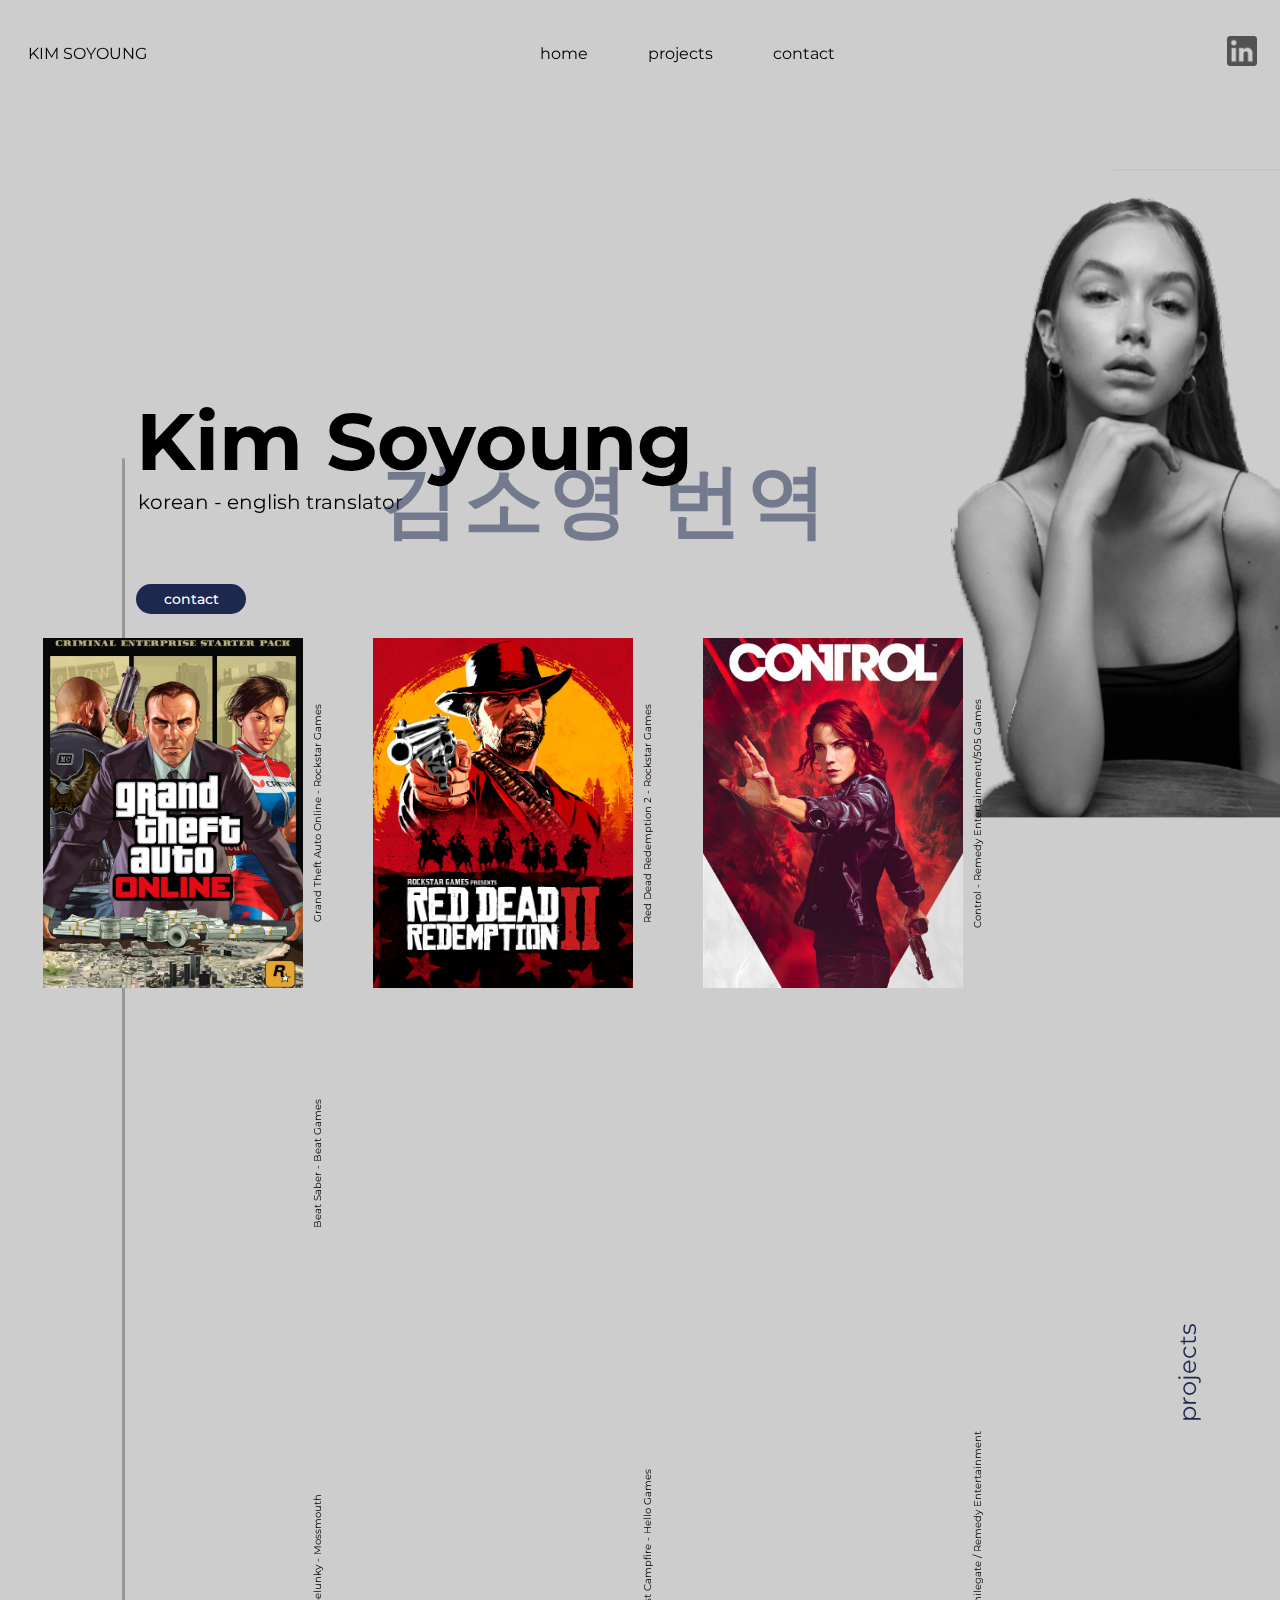
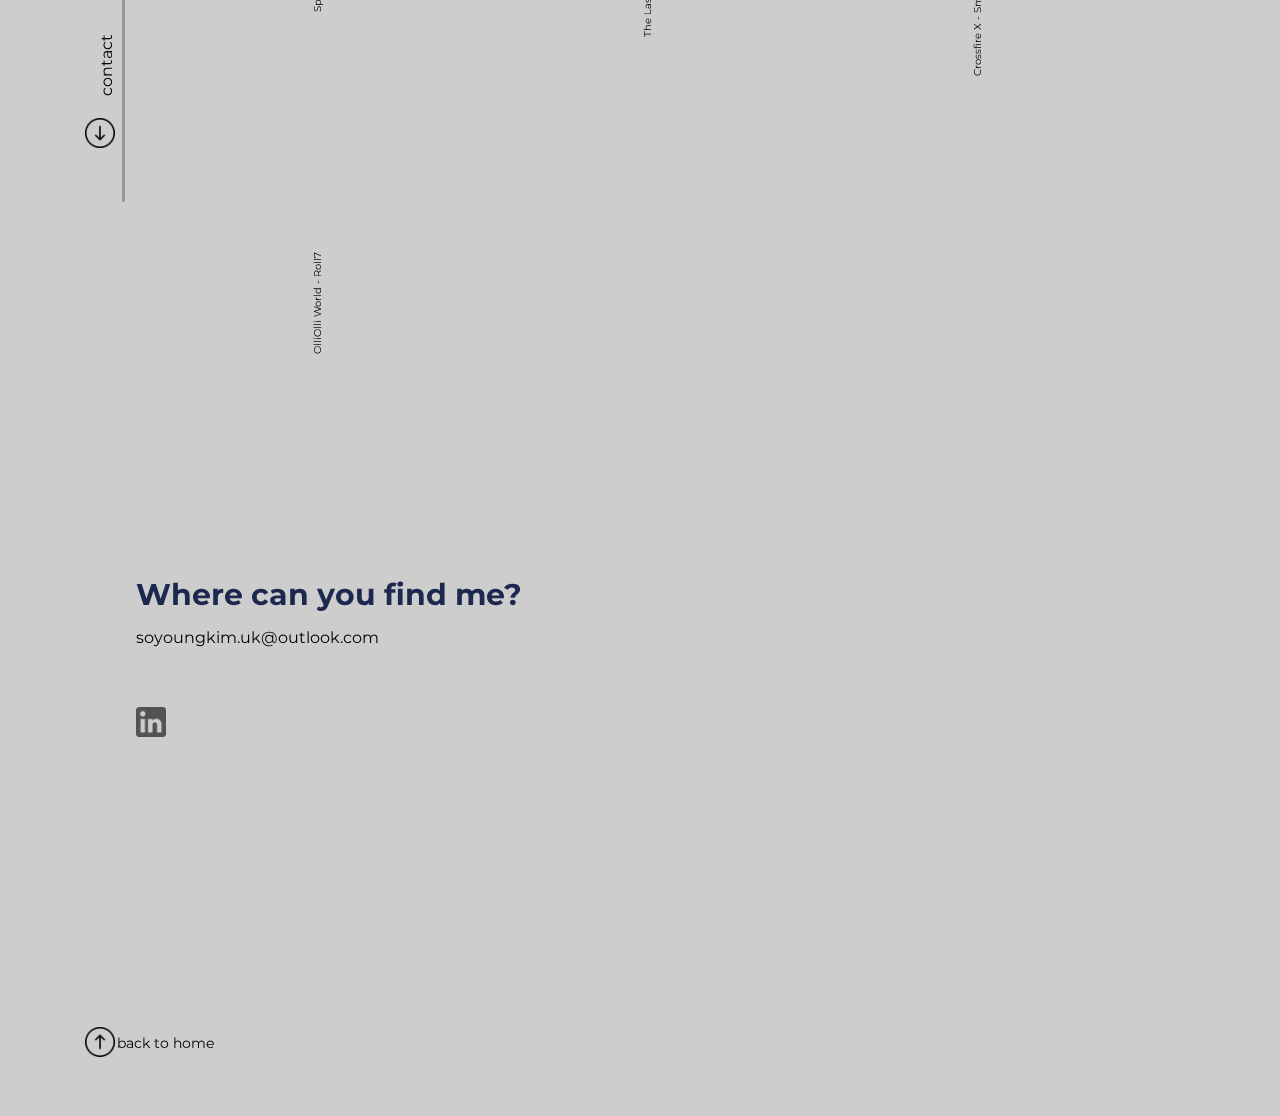
==== index.html @ 3ff81c5e "fixing mobile support" ====
<!DOCTYPE html>
<html lang="en">
<head>
    <meta charset="UTF-8">
    <meta http-equiv="X-UA-Compatible" content="IE=edge">
    <meta name="viewport" content="width=device-width, initial-scale=1.0">
    <title>Kim Soyoung Portfolio</title>
    <link rel="stylesheet" href="style.css">

    
</head>
<body>
   
<a id="main-page-link"></a><div id = "first-page">
    <div id = "header">
        <div id = "brand-logo">KIM SOYOUNG</div>
        <div id = "nav-bar">
            <div class = "nav-items"><a href="#main-page-link">home</a></div>
            <div class = "nav-items"><a href="#projects-page-link">projects</a></div>
            <div class = "nav-items"><a href="#contact-page-link">contact</a></div>
        </div>
        <div ><a href = "https://www.linkedin.com/in/koyoungk/details/projects/" target="_blank"><img id = "linkedin-top-logo" src="Soyoung Portfolio/61109.png"></a></div>
    </div>


<div class = "vl"></div>



<div id = "main-page">
        
        <div id = "name-position">
            <div id = "name">Kim Soyoung</div>
            <div id = "name-korean">김소영 번역</div>
            <div id = "position">korean - english translator</div>
        </div>

        <button id = "contact-button"><a id = "contact-button-link" href="#contact-page-link">contact</a></button>
    
    <a href="#projects-page-link"><img id="down-arrow" src="Soyoung Portfolio/right-arrow-pngrepo-com.png"></a>
    <div id = "companies-logos"></div>
    <div id = "projects-vertical2">projects</div>
    </div>
</div>

<a id="projects-page-link"></a><div id = "projects-page">
    </a>
    <div id = "projects-vertical">projects</div>


    <div id = "projects-first-row">
        <div class="projects">
            <img  class="project-cover" id = "gta" src="Soyoung Portfolio/GTA_Online_Cover_Criminal_Enterprise_Starter_Pack-1672-1920.jpg">
           <div class="project-titles">Grand Theft Auto Online - Rockstar Games</div>
        </div>

        <div class="projects">
            <img  class="project-cover" id = "rdr" src="Soyoung Portfolio/red_dead_redemption_2_cover_art_1.jpg">
            <div class="project-titles">Red Dead Redemption 2 - Rockstar Games</div>
        </div>

         <div class="projects">
            <img  class="project-cover" id = "control" src="Soyoung Portfolio/572770-control-xbox-one-front-cover.jpg">
            <div class="project-titles">Control - Remedy Entertainment/505 Games</div>
        </div>

        <div class="projects">
            <img  class="project-cover" id = "beat" src="Soyoung Portfolio/540683-beat-saber-playstation-4-front-cover.jpg">
            <div class="project-titles">Beat Saber - Beat Games</div>
        </div>

    </div>


    <div id = "projects-second-row">
        <div class="projects">
            <img  class="project-cover" id = "spelunky" src="Soyoung Portfolio/3e11463073309a7ac4602cb6f7ed6c9c.jpg">
            <div class="project-titles">Spelunky - Mossmouth</div>
        
        </div>

        <div class="projects">
            <img  class="project-cover" id = "campfire" src="Soyoung Portfolio/680698-the-last-campfire-nintendo-switch-front-cover.jpg">
            <div class="project-titles">The Last Campfire - Hello Games</div>
        </div>

         <div class="projects">
            <img  class="project-cover" id = "crossfire" src="Soyoung Portfolio//apps.52260.14213416548930006.b65bf882-f066-4019-b70d-fa393938832c (1).jpg">
            <div class="project-titles">Crossfire X - Smilegate / Remedy Entertainment</div>
        </div>

        <div class="projects">
            <img  class="project-cover" id = "olliolli" src="Soyoung Portfolio/793730-olliolli-world-nintendo-switch-front-cover.jpg">
            <div class="project-titles">OlliOlli World - Roll7</div>
        </div>

    </div>
    



    <a href="#contact-page-link"><img id="contact-arrow" src="Soyoung Portfolio/right-arrow-pngrepo-com.png"></a>
    <div id = "contact-vertical2">contact</div>
   
    
   
    



</div>

<a id="contact-page-link"></a><div id = "contact-page">

   

    <div id = "contact-info">
        <div id = "contact-title">Where can you find me?</div>
        <div id = "contact-email"><a href="mailto:soyoungkim.uk@outlook.com?subject=your title&body=TThe message">soyoungkim.uk@outlook.com</a></div>
        <div id = "contact-linkedin"><a href = "https://www.linkedin.com/in/koyoungk/details/projects/" target="_blank"><img id = "linkedin-top-logo" src="Soyoung Portfolio/61109.png"></a></div>
    </div>



    <a href="#main-page-link"><img id="home-arrow" src="Soyoung Portfolio/right-arrow-pngrepo-com.png"></a>
    <div id="home-vertical">back to home</div>
</div>
</body>
<script src="script.js"></script>
</html>
---- style.css ----
@import url('https://fonts.googleapis.com/css2?family=Montserrat:ital,wght@0,100;0,200;0,300;0,400;0,500;0,600;0,700;0,800;0,900;1,100;1,200;1,300;1,400;1,500;1,600;1,700;1,800;1,900&display=swap');



html{scroll-behavior:smooth}

body {
    background-color: #CDCDCD;
    font-family: "Montserrat";
    position: relative;
    color: black;
}

#first-page {
    display: flex;
    flex-direction: column;
}

.vl {
    border-left: 3px solid rgb(68, 68, 68);
    opacity: 40%;
    margin-top: 50vh;
    height: 105vw;
    position: absolute;
    left: 9%;
    border-radius: 15px;

}

#projects-vertical {
    position: absolute;
    right: 4%;
    top: 50%;
    transform: rotate(270deg);
    font-size: 24px;
    color: #1d284f;
}

#projects-vertical2 {
    position: absolute;
    top: 83vh;
    left: 5vw;
    transform: rotate(270deg);
}

#contact-vertical2 {
    position: absolute;
    top: 83vh;
    left: 5.2vw;
    transform: rotate(270deg);
}

#header {
    display: flex;
    justify-content:space-between;
    width: 100%;
    height: 10vh;
    position: sticky;
    top: 0;
    align-items: center;
}

#nav-bar {
    display: flex;
    align-self: center;
    width: auto;

}

.nav-items {
    margin: 30px;
    transition: 1s;
    align-self: center;
    
}

.nav-items:hover {
    text-decoration: underline;
}

#main-page {
    display: flex;
    flex-direction: column;
    width: 100vw;
    height: 90vh;
    justify-content: center;
    background-image: url("place-holder-transparent.png");
    background-repeat: no-repeat;
    background-position: 40vw;
    background-size: contain;
    
}

#name-position{
    display: flex;
    flex-direction: column;
    margin-left: 10vw;
    position: relative;
}


#projects-page{
    display: flex;
    flex-direction: column;
    position: relative;
    width: 100vw;
    height: 100vh;
}



#name{
    font-weight: bold;
    font-size: 80px;
    z-index: 2;
    animation-name: name-enter;
    animation-duration: 1.5s;
    animation-timing-function: ease-out;

}

@keyframes name-enter {
    from {
        transform: translateX(-100%);
        opacity: 0%;
    }
    to {
        transform:translateX(0);
        opacity: 100%;
        
    }
  }

#name-korean{
    font-weight: bold;
    font-size: 80px;
    margin-bottom: 5px;
    opacity: 50%;
    position: absolute;
    top: 55px;
    left: 19vw;
    letter-spacing: 5px;
    color: #1d284f;
    z-index: 1;
    animation-name: korean-enter;
    animation-duration: 1.5s;
    animation-timing-function: ease-out;
}

@keyframes korean-enter {
    from {
        transform: translateX(100%);
        opacity: 0%;
    }
    to {
        transform:translateX(0);
        opacity: 50%;
    }
  }

#position{
    font-weight: 400;
    font-size: 20px;
    margin-left: 2px;
}

#linkedin-top-logo{
    width: 30px;
    margin-right: 15px;
    opacity: 60%;
}

#linkedin-top-logo:hover {
    opacity: 40%;
}

a{
    text-decoration: none;
    color: black;
}

#contact-button{
    font-family: "Montserrat";
    font-weight: 500;
    font-size: 14px;
    background-color: #1d284f;
    color: white;
    width: 110px;
    height: 30px;
    margin-left: 10vw;
    margin-top: 70px;
    border-radius: 15px;
    border: 0px;
    transition: 300ms;
    animation-name: contact-animation;
    animation-duration: 1s;

}

@keyframes contact-animation {
    from {
        transform: translatey(-100%);
    }
    to {
        transform:translatey(0);
    }
  }


#contact-button:hover{
    background-color: grey;
    color: #1d284f;
    border: 1px solid #1d284f;
}

#contact-button-link {
    color: white;
}



#contact-page {
    display: flex;
    flex-direction: column;
    width: 100vw;
    height: 100vh;
    position:relative;
}

#brand-logo {
    margin-left: 20px;
}

#down-arrow {
    width: 30px;
    position: absolute;
    transform: rotate(90deg);
    top: 90vh;
    left: 6vw;
}

#down-arrow:hover {
    opacity: 40%;
}

#contact-arrow {
    width: 30px;
    position: absolute;
    transform: rotate(90deg);
    top: 90vh;
    left: 6vw;
}

#contact-arrow:hover {
    opacity: 40%;
}



#home-arrow {
    width: 30px;
    position: absolute;
    transform: rotate(270deg);
    left: 6vw;
    bottom: 4vw;
}

#home-arrow:hover {
    opacity: 40%;
}

#home-vertical {
    position: absolute;
    left: 8.5vw;
    bottom: 4.4vw;
    font-size: 14px;
}

.projects {
    display: flex;
    position: relative;
    margin-left: 35px;
    margin-right: 35px;
    align-items: center;
    justify-content: center;
    max-width: 280px;

  
}

.project-cover{
    width: 260px;
    height: 350px;
    object-fit: cover;
    transition: 1.5s;
    transform: translateY(100%);
    opacity: 0%;
    z-index: 2;

}

.project-cover.show {
    transform: translateY(0);
    opacity:100%;
}

.project-titles{
    display: flex;
    justify-content: center;
    position: absolute;
    transform: rotate(270deg);
    left: 113px;
    font-size: 10px;
    height: 10px;
    width: 320px;
    opacity: 100%;
    z-index: 1;

}


/*
@keyframes project-animations{
    from{
        transform: translateY(100%);
        opacity: 0%;
    }

    to{
        transform: translateY(0);
        opacity:100%;
    }

}
*/

.project-cover:hover{
    opacity: 30%;
}



#rdr {
    animation-delay: 0.5s;
}

#control {
    animation-delay: 0.7s;
}

#beat {
    animation-delay: 0.9s;
}

#spelunky {
    animation-delay: 1s;
}

#campfire {
    animation-delay: 1.2s;
}

#crossfire {
    animation-delay: 1.4s;
}

#olliolli {
    animation-delay: 1.6s;
}
#projects-page{
    display: flex;
    flex-direction: column;
    justify-content: center;
    align-items: center;
   
}

#projects-first-row{
    display: flex;
    flex-wrap: wrap;;
  
}

#projects-second-row{
    display: flex;
    flex-wrap: wrap;
    margin-top: 40px;
}



/*
@keyframes project-titles-animation {
    from{
        opacity: 0%;
    }
    to{
        opacity: 100%;
    }
}

*/





#contact-page{
    justify-content: center;
    position: relative;
}

#contact-info{
    display: flex;
    flex-direction: column;
    margin-left: 10vw;
}

#contact-title{
    font-weight: bold;
    font-size: 30px;
    margin-bottom: 15px;
    color: #1d284f;
}

#contact-email{
    display: flex;
    margin-bottom: 60px;
}


#contact-linkedin{
    display: flex;
}
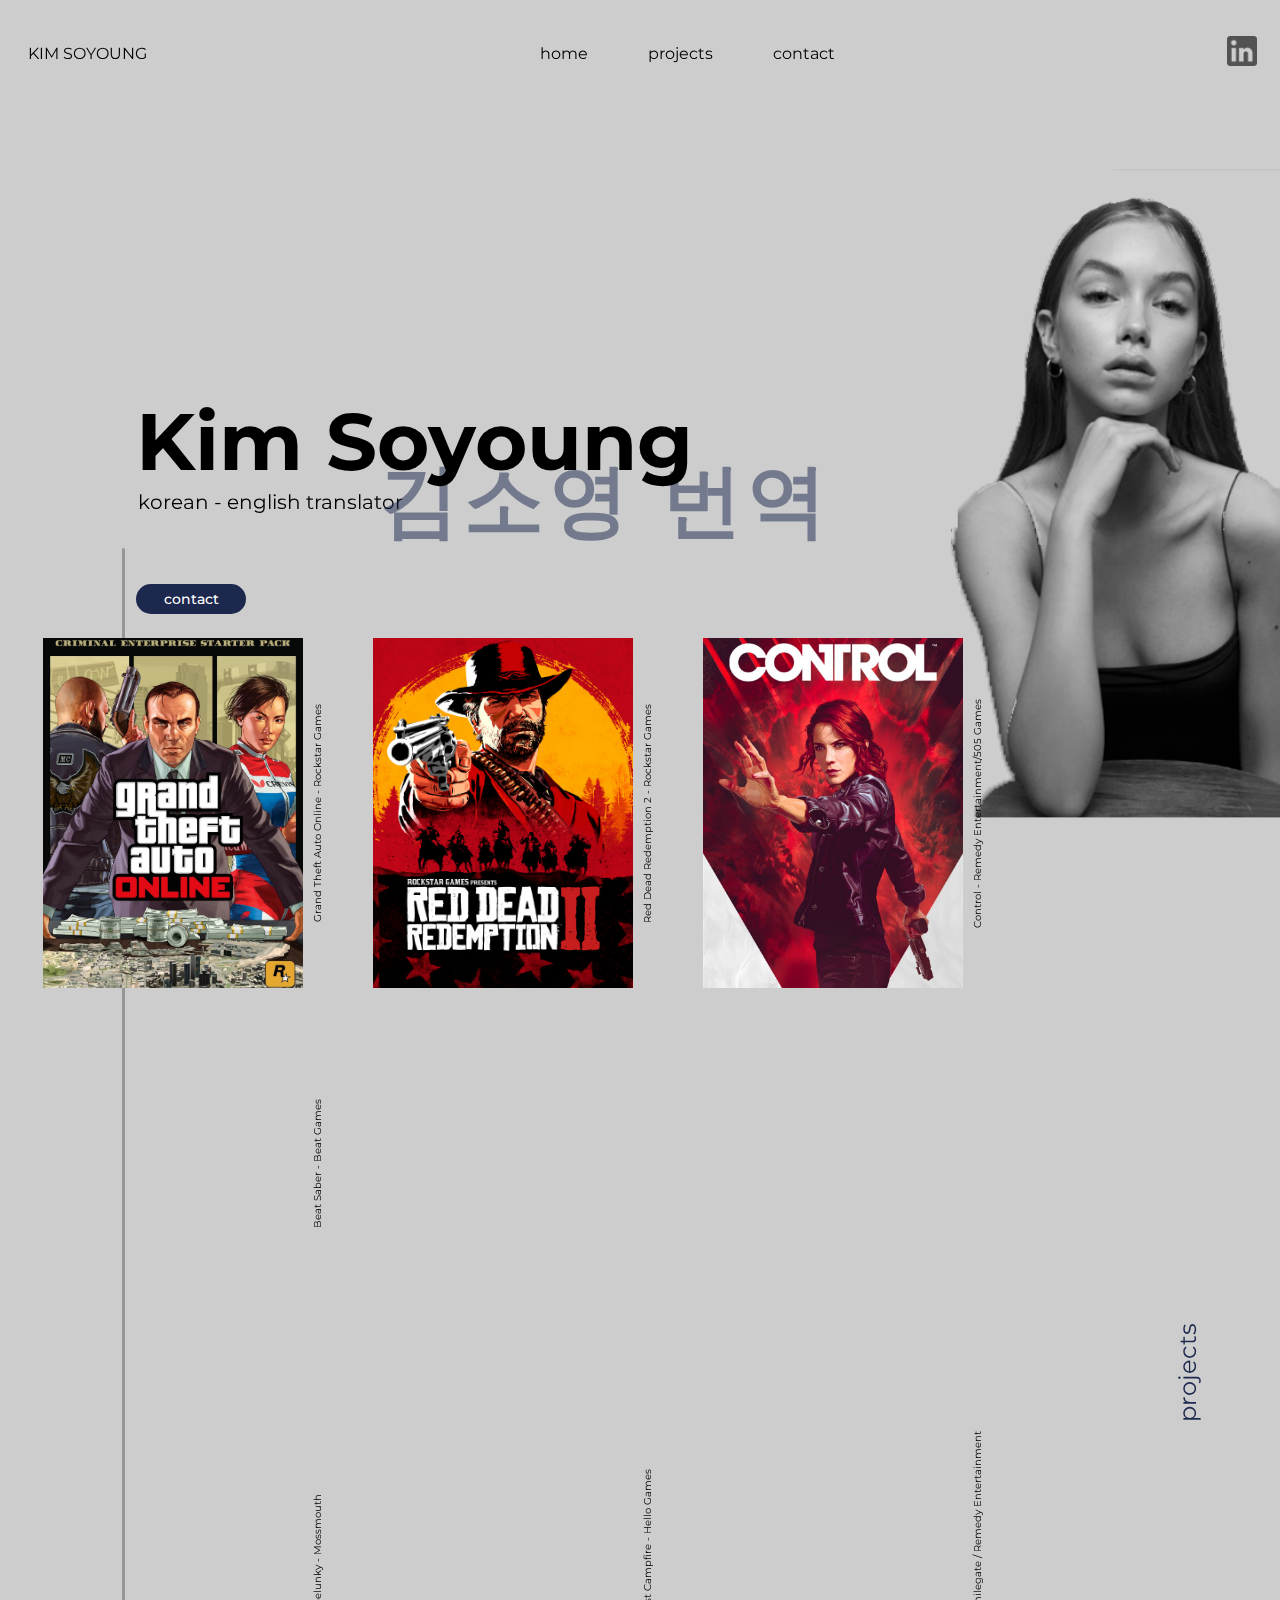
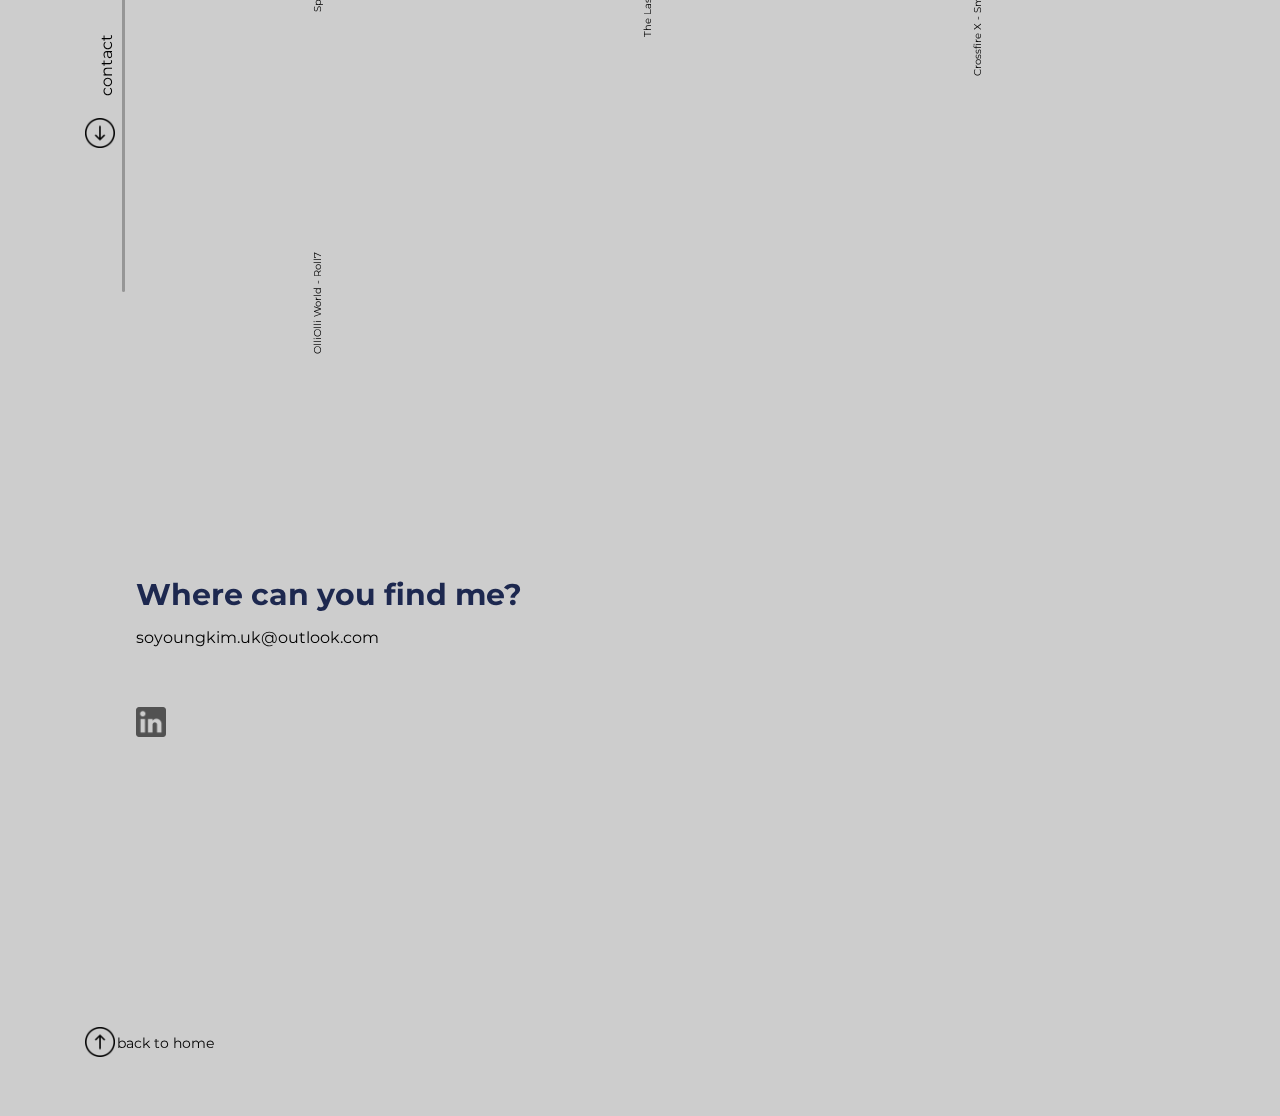
==== commit 539929e0: "worked on the website responsiveness" ====
--- a/index.html
+++ b/index.html
@@ -10,8 +10,7 @@
     
 </head>
 <body>
-   
-<a id="main-page-link"></a><div id = "first-page">
+    
     <div id = "header">
         <div id = "brand-logo">KIM SOYOUNG</div>
         <div id = "nav-bar">
@@ -21,14 +20,21 @@
         </div>
         <div ><a href = "https://www.linkedin.com/in/koyoungk/details/projects/" target="_blank"><img id = "linkedin-top-logo" src="Soyoung Portfolio/61109.png"></a></div>
     </div>
+    
 
+    
+<div id = "first-page">
+    
+    
 
+    <a id="main-page-link"></a>
 <div class = "vl"></div>
 
 
 
 <div id = "main-page">
         
+    
         <div id = "name-position">
             <div id = "name">Kim Soyoung</div>
             <div id = "name-korean">김소영 번역</div>
@@ -37,9 +43,11 @@
 
         <button id = "contact-button"><a id = "contact-button-link" href="#contact-page-link">contact</a></button>
     
-    <a href="#projects-page-link"><img id="down-arrow" src="Soyoung Portfolio/right-arrow-pngrepo-com.png"></a>
-    <div id = "companies-logos"></div>
-    <div id = "projects-vertical2">projects</div>
+        <div id = "projects-pack">  
+            <div id = "projects-vertical2">projects</div>
+            <a href="#projects-page-link"><img id="down-arrow" src="Soyoung Portfolio/right-arrow-pngrepo-com.png"></a>
+            
+        </div> 
     </div>
 </div>
 
@@ -98,9 +106,11 @@
     
 
 
-
-    <a href="#contact-page-link"><img id="contact-arrow" src="Soyoung Portfolio/right-arrow-pngrepo-com.png"></a>
-    <div id = "contact-vertical2">contact</div>
+    <div id="contact-pack">
+        <div id = "contact-vertical2">contact</div>
+        <a href="#contact-page-link"><img id="contact-arrow" src="Soyoung Portfolio/right-arrow-pngrepo-com.png"></a>
+        
+    </div>
    
     
    
@@ -110,7 +120,7 @@
 
 </div>
 
-<a id="contact-page-link"></a><div id = "contact-page">
+<div id = "contact-page">
 
    
 
@@ -121,10 +131,12 @@
     </div>
 
 
-
-    <a href="#main-page-link"><img id="home-arrow" src="Soyoung Portfolio/right-arrow-pngrepo-com.png"></a>
-    <div id="home-vertical">back to home</div>
+    <div id = "backhome-pack">
+        <a href="#main-page-link"><img id="home-arrow" src="Soyoung Portfolio/right-arrow-pngrepo-com.png"></a>
+        <div id="home-vertical">back to home</div><a id="contact-page-link"></a>
+    </div>
 </div>
 </body>
+
 <script src="script.js"></script>
 </html>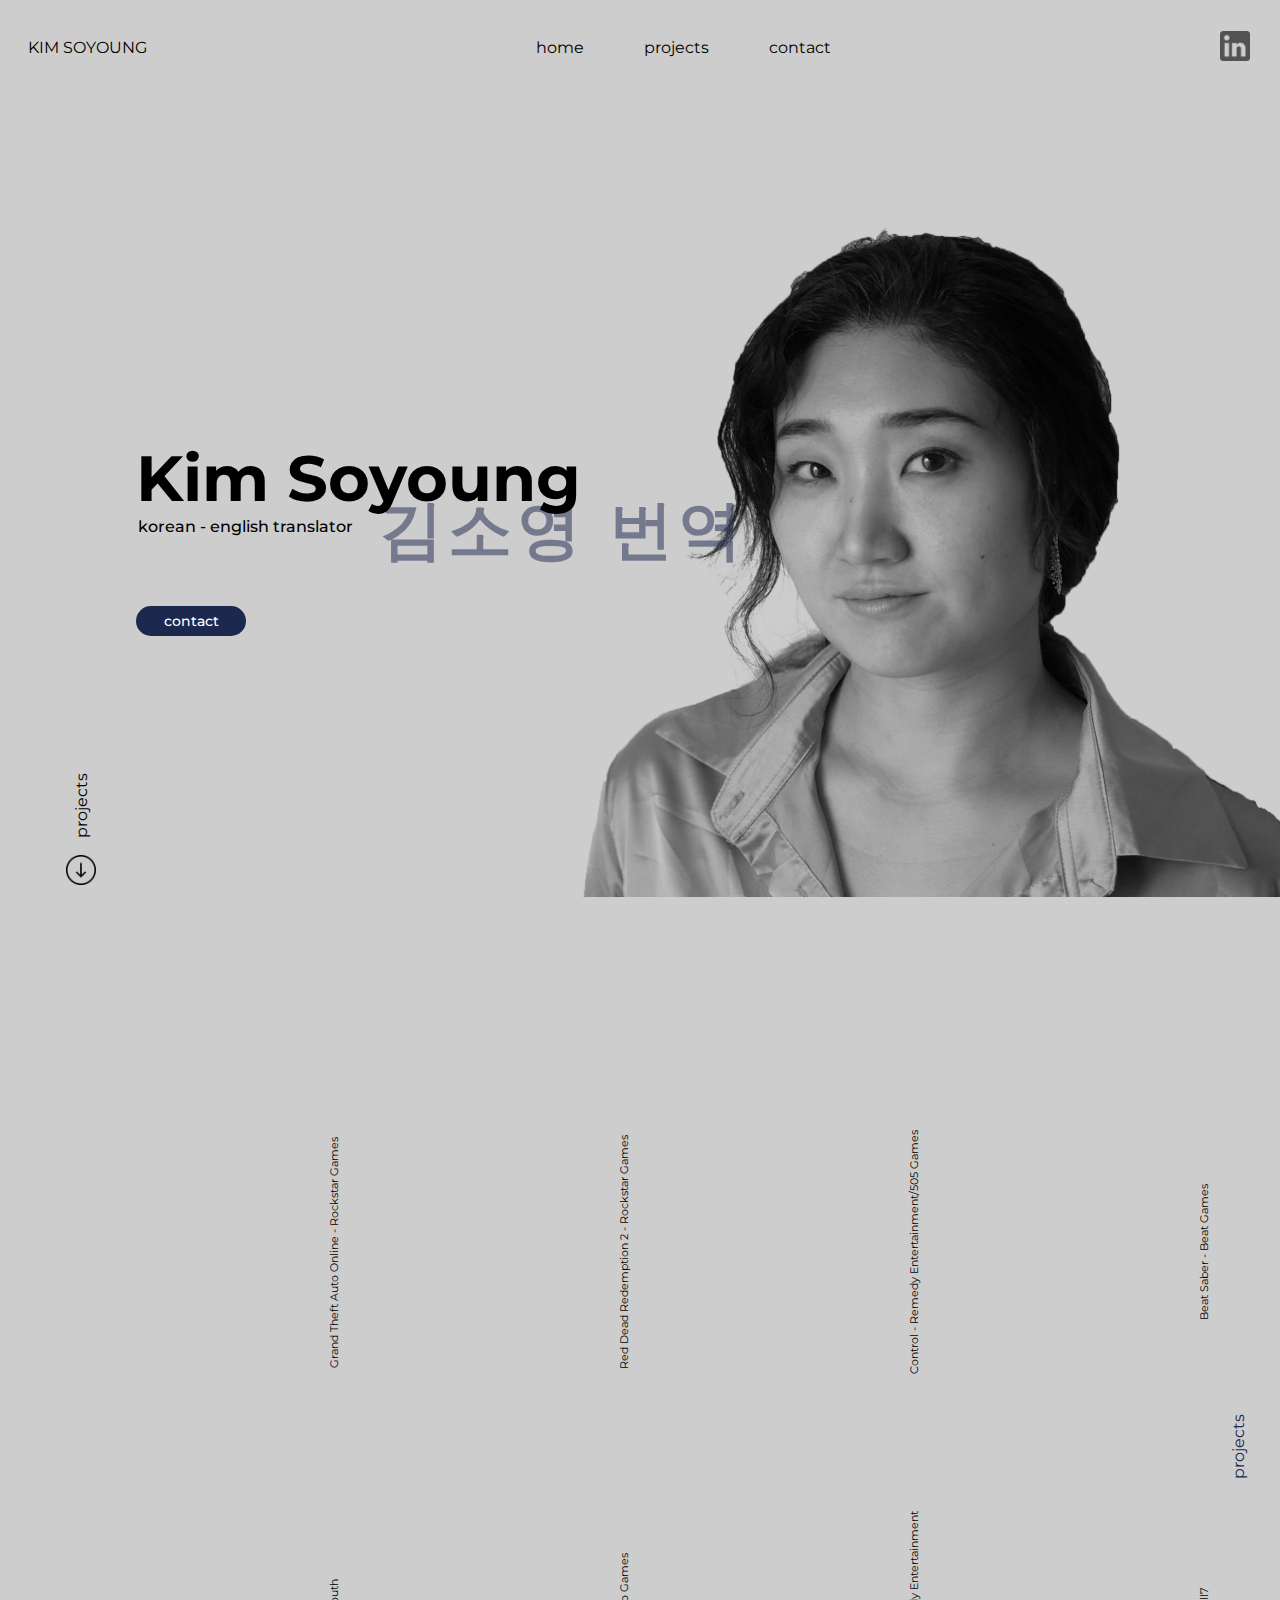
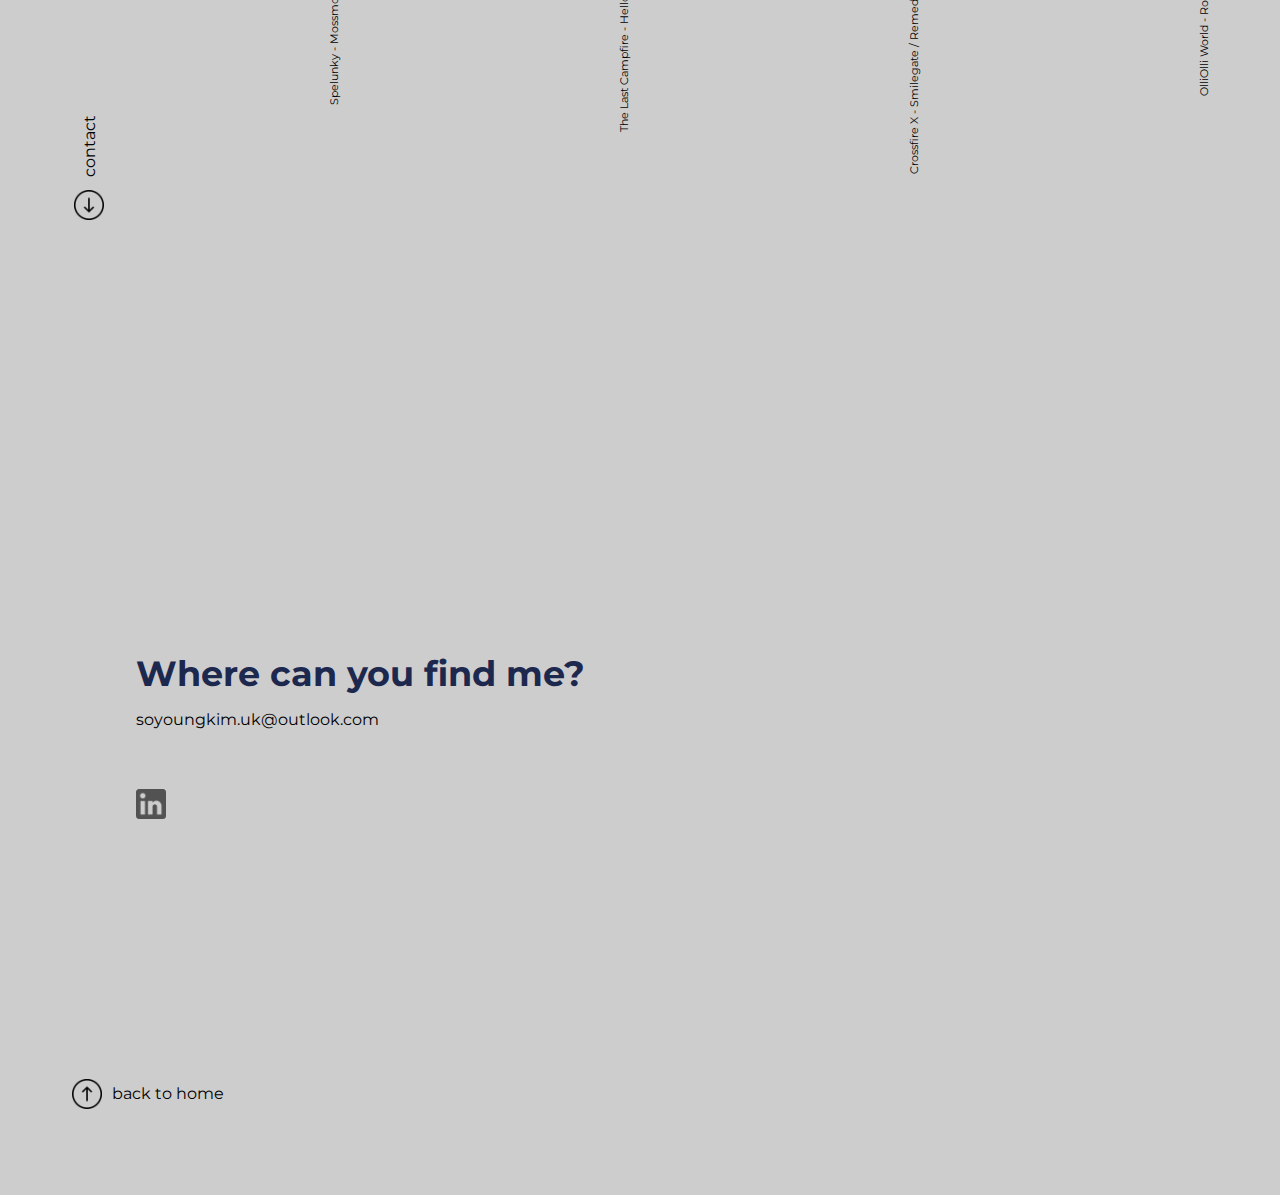
==== commit 494b5b40: "fixed an animation bug" ====
--- a/index.html
+++ b/index.html
@@ -43,11 +43,13 @@
 
         <button id = "contact-button"><a id = "contact-button-link" href="#contact-page-link">contact</a></button>
     
-        <div id = "projects-pack">  
-            <div id = "projects-vertical2">projects</div>
-            <a href="#projects-page-link"><img id="down-arrow" src="Soyoung Portfolio/right-arrow-pngrepo-com.png"></a>
-            
-        </div> 
+        <a href="#projects-page-link">
+            <div id = "projects-pack">  
+                <div id = "projects-vertical2">projects</div>
+                <img id="down-arrow" src="Soyoung Portfolio/right-arrow-pngrepo-com.png">
+                
+            </div> 
+        </a>
     </div>
 </div>
 
@@ -106,11 +108,11 @@
     
 
 
-    <div id="contact-pack">
+    <a href="#contact-page-link"><div id="contact-pack">
         <div id = "contact-vertical2">contact</div>
-        <a href="#contact-page-link"><img id="contact-arrow" src="Soyoung Portfolio/right-arrow-pngrepo-com.png"></a>
+        <img id="contact-arrow" src="Soyoung Portfolio/right-arrow-pngrepo-com.png">
         
-    </div>
+    </div></a>
    
     
    
@@ -131,10 +133,15 @@
     </div>
 
 
+<a href="#main-page-link">
     <div id = "backhome-pack">
-        <a href="#main-page-link"><img id="home-arrow" src="Soyoung Portfolio/right-arrow-pngrepo-com.png"></a>
-        <div id="home-vertical">back to home</div><a id="contact-page-link"></a>
+        <img id="home-arrow" src="Soyoung Portfolio/right-arrow-pngrepo-com.png">
+        <div id="home-vertical">back to home</div>
     </div>
+</a>
+
+<a id="contact-page-link"></a>
+
 </div>
 </body>
 
--- a/style.css
+++ b/style.css
@@ -2,69 +2,101 @@
 @import url('https://fonts.googleapis.com/css2?family=Montserrat:ital,wght@0,100;0,200;0,300;0,400;0,500;0,600;0,700;0,800;0,900;1,100;1,200;1,300;1,400;1,500;1,600;1,700;1,800;1,900&display=swap');
 
 
-
-html{scroll-behavior:smooth}
+html, body {
+    max-width: 100%;
+}
+
+html{
+    scroll-behavior:smooth;
+
+}
 
 body {
     background-color: #CDCDCD;
     font-family: "Montserrat";
-    position: relative;
     color: black;
+   
 }
 
 #first-page {
     display: flex;
     flex-direction: column;
+    
 }
 
 .vl {
     border-left: 3px solid rgb(68, 68, 68);
-    opacity: 40%;
+    opacity: 0%;
     margin-top: 50vh;
-    height: 105vw;
-    position: absolute;
-    left: 9%;
+    height: 200vh;
+    position: absolute;
+    left: 9vw;
     border-radius: 15px;
 
 }
 
+#brand-logo {
+    color: black;
+}
+
 #projects-vertical {
     position: absolute;
-    right: 4%;
+    right: 0.1vw;
     top: 50%;
     transform: rotate(270deg);
-    font-size: 24px;
+    font-size: 1rem;
     color: #1d284f;
 }
 
+
+
+#projects-pack {
+    display: flex;
+    position: absolute;
+    bottom: 0.4vh;
+    left: 4vw;
+    width: 60px;
+    height: 100px;
+    flex-direction: column;
+    align-items: center;
+    
+}
+
+#down-arrow {
+    width: 30px;
+    transform: rotate(90deg);
+
+}
+
 #projects-vertical2 {
-    position: absolute;
-    top: 83vh;
-    left: 5vw;
+    font-size: 1em;
+    margin-bottom: 40px;
     transform: rotate(270deg);
 }
 
-#contact-vertical2 {
-    position: absolute;
-    top: 83vh;
-    left: 5.2vw;
-    transform: rotate(270deg);
-}
 
 #header {
     display: flex;
     justify-content:space-between;
-    width: 100%;
-    height: 10vh;
+    width: 100vw;
+    height: auto;
     position: sticky;
     top: 0;
     align-items: center;
+    background-color: #CDCDCD;
+    z-index: 5;
+    flex-wrap: wrap;
+
 }
 
 #nav-bar {
     display: flex;
     align-self: center;
     width: auto;
+    font-size: 1em;
+    flex-wrap: wrap;
+   
+    
 
 }
 
@@ -82,14 +114,16 @@
 #main-page {
     display: flex;
     flex-direction: column;
+    height: 100vh;
+    justify-content: center;
+    background-image: url("profile-photo-soyoung-ps\ sin\ fondo\ \(1\).png");
+    background-repeat: no-repeat;
+    background-size: contain;
+    background-position: right;
     width: 100vw;
-    height: 90vh;
-    justify-content: center;
-    background-image: url("place-holder-transparent.png");
-    background-repeat: no-repeat;
-    background-position: 40vw;
-    background-size: contain;
-    
+   
+
+   
 }
 
 #name-position{
@@ -104,15 +138,16 @@
     display: flex;
     flex-direction: column;
     position: relative;
-    width: 100vw;
-    height: 100vh;
+    min-height: 100vh;
+   
+ 
 }
 
 
 
 #name{
     font-weight: bold;
-    font-size: 80px;
+    font-size: 5vw;
     z-index: 2;
     animation-name: name-enter;
     animation-duration: 1.5s;
@@ -134,11 +169,11 @@
 
 #name-korean{
     font-weight: bold;
-    font-size: 80px;
+    font-size: 5vw;
     margin-bottom: 5px;
     opacity: 50%;
     position: absolute;
-    top: 55px;
+    top: 50%;
     left: 19vw;
     letter-spacing: 5px;
     color: #1d284f;
@@ -160,14 +195,15 @@
   }
 
 #position{
-    font-weight: 400;
-    font-size: 20px;
+    font-weight: 500;
+    font-size: 1rem;
     margin-left: 2px;
+    max-width: 20vw;
 }
 
 #linkedin-top-logo{
     width: 30px;
-    margin-right: 15px;
+    margin-right: 3vw;
     opacity: 60%;
 }
 
@@ -230,26 +266,36 @@
 
 #brand-logo {
     margin-left: 20px;
-}
-
-#down-arrow {
-    width: 30px;
-    position: absolute;
-    transform: rotate(90deg);
-    top: 90vh;
-    left: 6vw;
-}
+    font-size: 1em;
+}
+
+
 
 #down-arrow:hover {
     opacity: 40%;
 }
 
+
+#contact-pack {
+    position: absolute;
+    width: 60px;
+    height: 100px;
+    bottom: 4vw; 
+    left: 4vw;
+    flex-direction: column;
+    align-items: center;
+    display: flex;
+}
+#contact-vertical2 {
+    transform: rotate(270deg);
+}
+
+
 #contact-arrow {
+    margin-top: 35px;
+
     width: 30px;
-    position: absolute;
     transform: rotate(90deg);
-    top: 90vh;
-    left: 6vw;
 }
 
 #contact-arrow:hover {
@@ -257,13 +303,25 @@
 }
 
 
+#backhome-pack {
+   
+    position: absolute;
+    left: 5vw;
+    bottom: 2vw;
+    width: 50vw;
+    height: 15vh;
+    display: flex;
+    align-items: center;
+  
+}
 
 #home-arrow {
     width: 30px;
-    position: absolute;
     transform: rotate(270deg);
-    left: 6vw;
-    bottom: 4vw;
+    margin-right: 10px;
+  
+   
+ 
 }
 
 #home-arrow:hover {
@@ -271,10 +329,8 @@
 }
 
 #home-vertical {
-    position: absolute;
-    left: 8.5vw;
-    bottom: 4.4vw;
-    font-size: 14px;
+    font-size: 1em;
+   
 }
 
 .projects {
@@ -285,18 +341,26 @@
     align-items: center;
     justify-content: center;
     max-width: 280px;
-
+    flex-wrap: wrap;;
+    max-width: 100%;
+    margin-top: 20px;
+
+    
   
+
+  
 }
 
 .project-cover{
-    width: 260px;
-    height: 350px;
+    width: 220px;
+    height: 330px;
     object-fit: cover;
     transition: 1.5s;
     transform: translateY(100%);
     opacity: 0%;
     z-index: 2;
+    max-width: 100%;
+
 
 }
 
@@ -310,8 +374,8 @@
     justify-content: center;
     position: absolute;
     transform: rotate(270deg);
-    left: 113px;
-    font-size: 10px;
+    left: 77px;
+    font-size: 0.7em;
     height: 10px;
     width: 320px;
     opacity: 100%;
@@ -340,45 +404,21 @@
 }
 
 
-
-#rdr {
-    animation-delay: 0.5s;
-}
-
-#control {
-    animation-delay: 0.7s;
-}
-
-#beat {
-    animation-delay: 0.9s;
-}
-
-#spelunky {
-    animation-delay: 1s;
-}
-
-#campfire {
-    animation-delay: 1.2s;
-}
-
-#crossfire {
-    animation-delay: 1.4s;
-}
-
-#olliolli {
-    animation-delay: 1.6s;
-}
 #projects-page{
     display: flex;
     flex-direction: column;
     justify-content: center;
     align-items: center;
+    min-height: 100vh;
    
 }
 
 #projects-first-row{
     display: flex;
-    flex-wrap: wrap;;
+    flex-wrap: wrap;
+    justify-content: center;
+    align-items: center;
+    
   
 }
 
@@ -386,6 +426,8 @@
     display: flex;
     flex-wrap: wrap;
     margin-top: 40px;
+    justify-content: center;
+    align-items: center;
 }
 
 
@@ -419,14 +461,16 @@
 
 #contact-title{
     font-weight: bold;
-    font-size: 30px;
+    font-size: 2.2em;
     margin-bottom: 15px;
     color: #1d284f;
+    width: auto;
 }
 
 #contact-email{
     display: flex;
     margin-bottom: 60px;
+    font-size: 1em;
 }
 
 
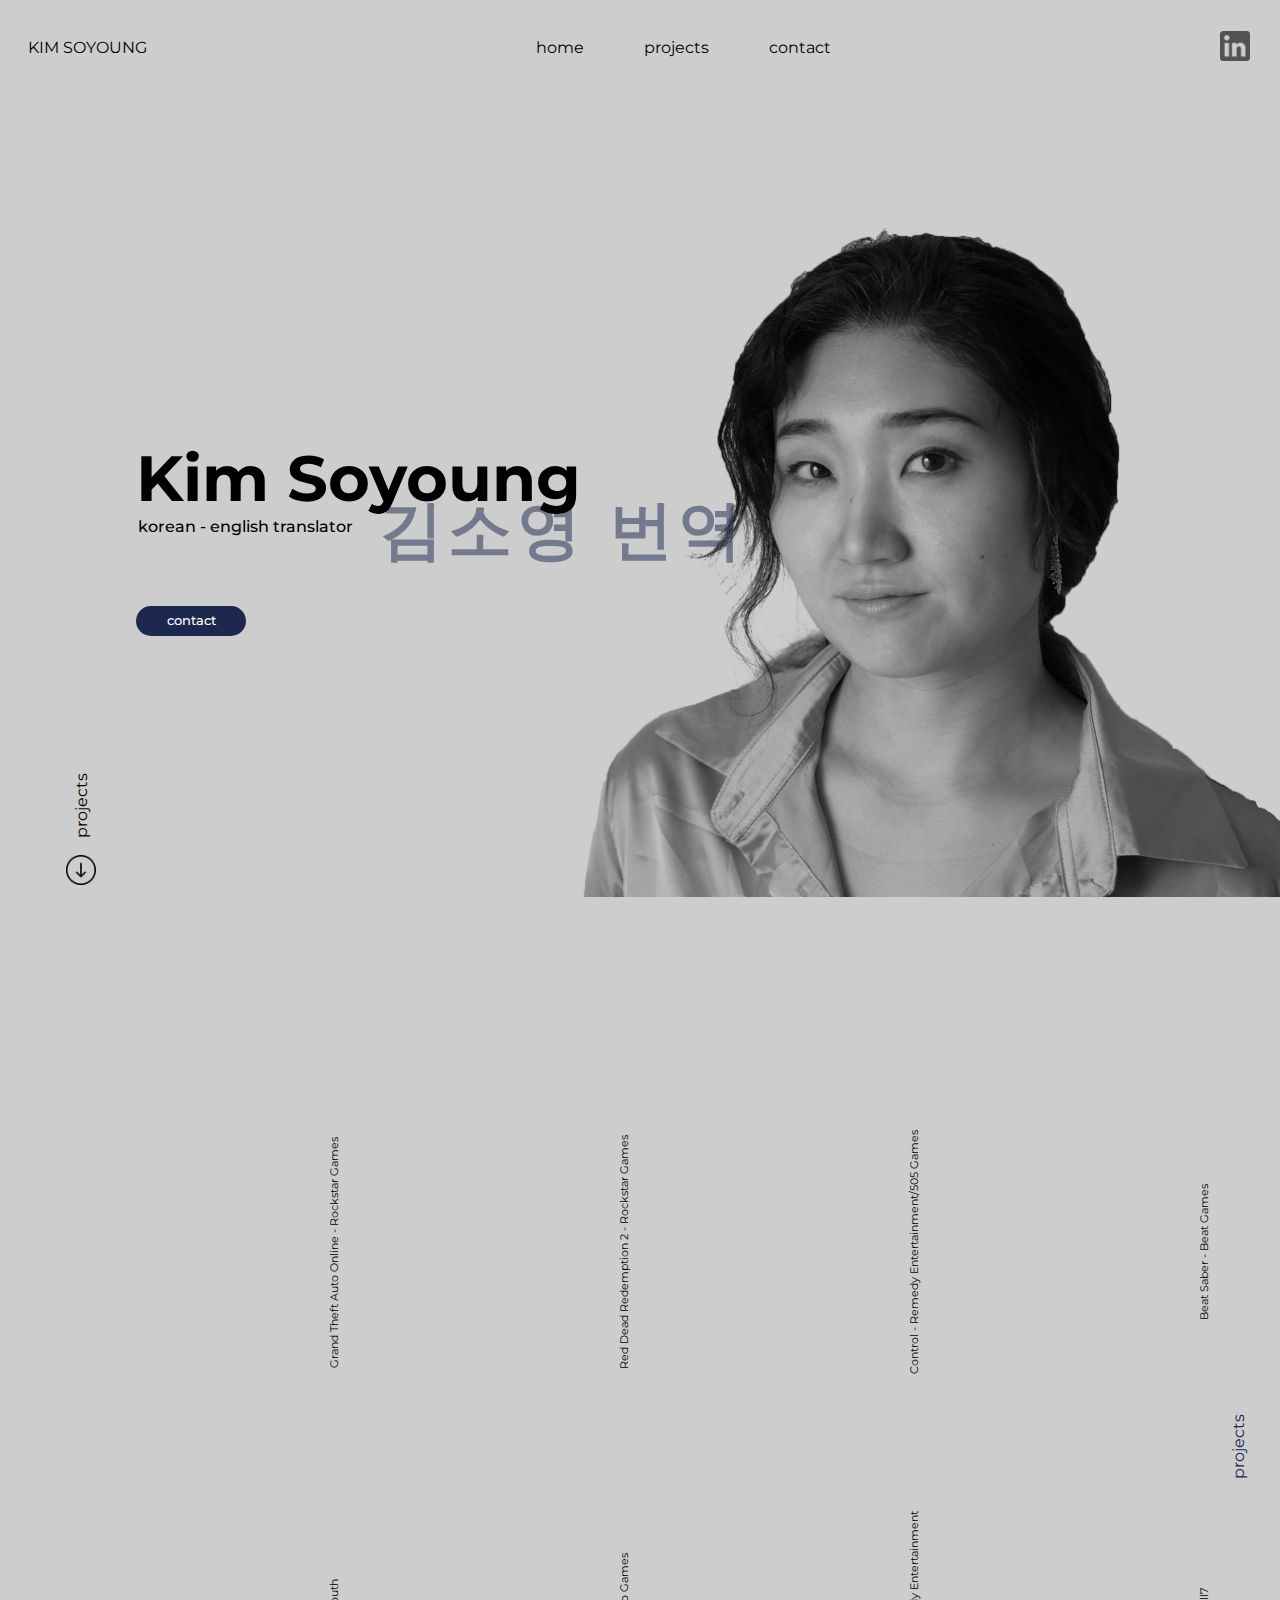
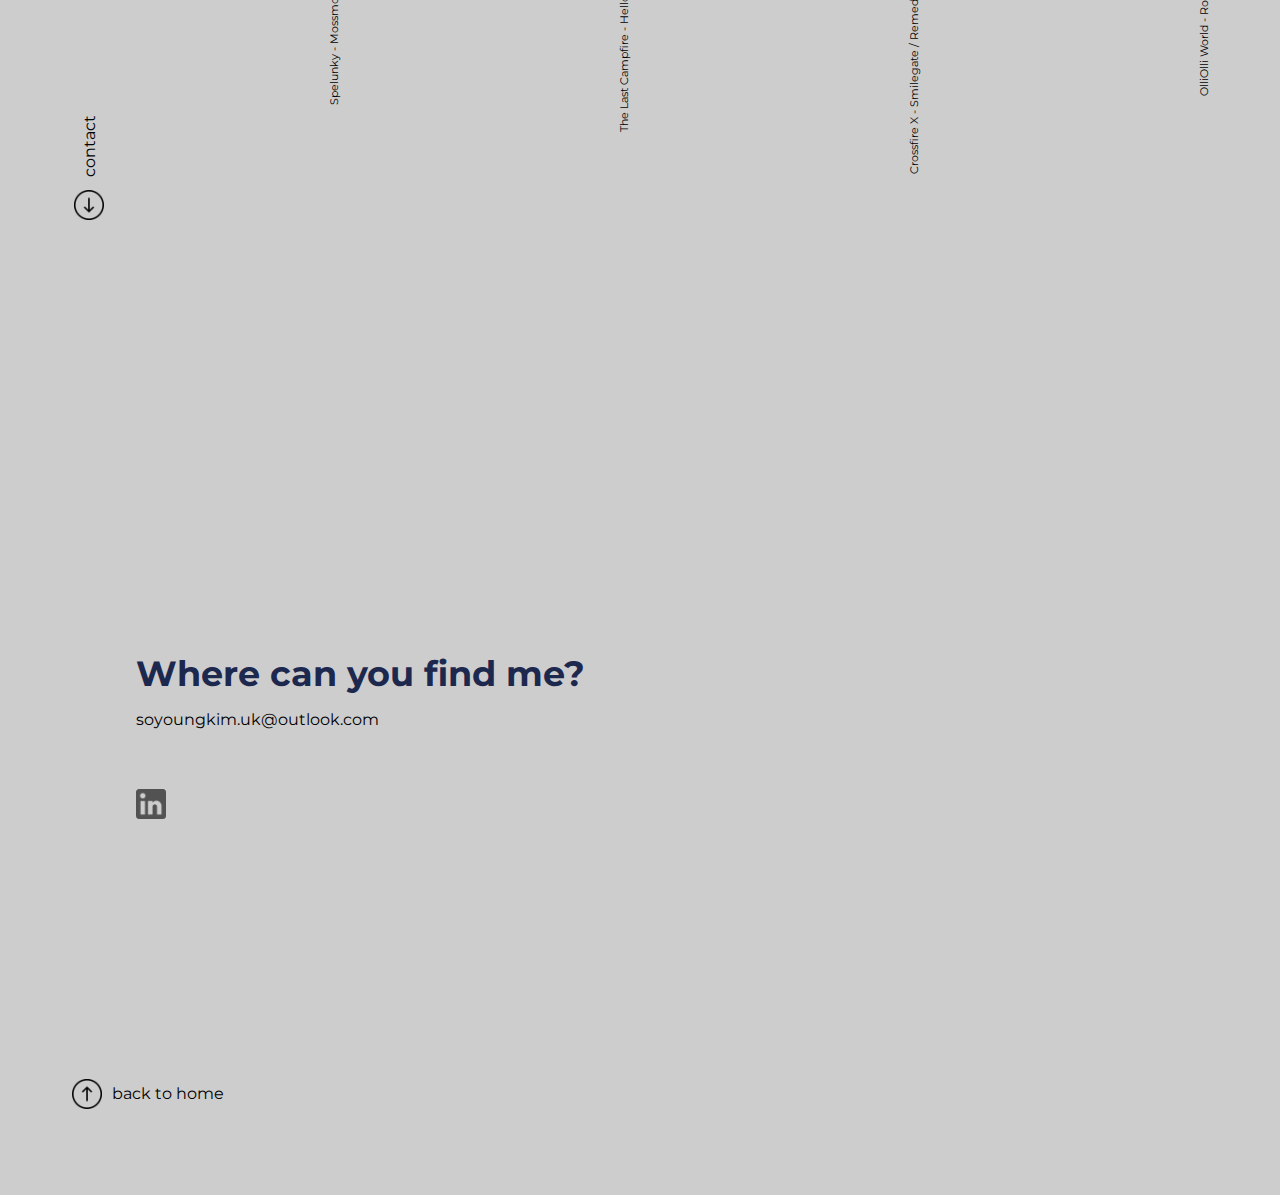
==== commit fb6d21cf: "Projects got info over hovering them" ====
--- a/index.html
+++ b/index.html
@@ -61,20 +61,24 @@
     <div id = "projects-first-row">
         <div class="projects">
             <img  class="project-cover" id = "gta" src="Soyoung Portfolio/GTA_Online_Cover_Criminal_Enterprise_Starter_Pack-1672-1920.jpg">
+            <div class="project-info">project info</div>
            <div class="project-titles">Grand Theft Auto Online - Rockstar Games</div>
         </div>
 
         <div class="projects">
+            <div class="project-info">project info</div>
             <img  class="project-cover" id = "rdr" src="Soyoung Portfolio/red_dead_redemption_2_cover_art_1.jpg">
             <div class="project-titles">Red Dead Redemption 2 - Rockstar Games</div>
         </div>
 
          <div class="projects">
+            <div class="project-info">project info</div>
             <img  class="project-cover" id = "control" src="Soyoung Portfolio/572770-control-xbox-one-front-cover.jpg">
             <div class="project-titles">Control - Remedy Entertainment/505 Games</div>
         </div>
 
         <div class="projects">
+            <div class="project-info">project info</div>
             <img  class="project-cover" id = "beat" src="Soyoung Portfolio/540683-beat-saber-playstation-4-front-cover.jpg">
             <div class="project-titles">Beat Saber - Beat Games</div>
         </div>
@@ -84,22 +88,26 @@
 
     <div id = "projects-second-row">
         <div class="projects">
+            <div class="project-info">project info</div>
             <img  class="project-cover" id = "spelunky" src="Soyoung Portfolio/3e11463073309a7ac4602cb6f7ed6c9c.jpg">
             <div class="project-titles">Spelunky - Mossmouth</div>
         
         </div>
 
         <div class="projects">
+            <div class="project-info">project info</div>
             <img  class="project-cover" id = "campfire" src="Soyoung Portfolio/680698-the-last-campfire-nintendo-switch-front-cover.jpg">
             <div class="project-titles">The Last Campfire - Hello Games</div>
         </div>
 
          <div class="projects">
+            <div class="project-info">project info</div>
             <img  class="project-cover" id = "crossfire" src="Soyoung Portfolio//apps.52260.14213416548930006.b65bf882-f066-4019-b70d-fa393938832c (1).jpg">
             <div class="project-titles">Crossfire X - Smilegate / Remedy Entertainment</div>
         </div>
 
         <div class="projects">
+            <div class="project-info">project info</div>
             <img  class="project-cover" id = "olliolli" src="Soyoung Portfolio/793730-olliolli-world-nintendo-switch-front-cover.jpg">
             <div class="project-titles">OlliOlli World - Roll7</div>
         </div>
--- a/style.css
+++ b/style.css
@@ -95,6 +95,7 @@
     width: auto;
     font-size: 1em;
     flex-wrap: wrap;
+
    
     
 
@@ -219,7 +220,7 @@
 #contact-button{
     font-family: "Montserrat";
     font-weight: 500;
-    font-size: 14px;
+    font-size: 0.8rem;
     background-color: #1d284f;
     color: white;
     width: 110px;
@@ -344,29 +345,50 @@
     flex-wrap: wrap;;
     max-width: 100%;
     margin-top: 20px;
-
-    
   
-
-  
+}
+
+.projects:hover .project-info{
+    opacity:100%
 }
 
 .project-cover{
     width: 220px;
     height: 330px;
     object-fit: cover;
-    transition: 1.5s;
+    transition: 1s;
     transform: translateY(100%);
     opacity: 0%;
     z-index: 2;
     max-width: 100%;
 
-
 }
 
 .project-cover.show {
     transform: translateY(0);
     opacity:100%;
+}
+
+.project-cover:hover{
+    opacity: 10%;
+
+}
+
+.project-info {
+    position: absolute;
+    z-index: 1;
+    opacity: 0;
+    height: 330px;
+    width: 220px;
+    display: flex;
+    justify-content: center;
+    align-items: center;
+    transition: 1s;
+    font-weight: bold;
+}
+
+.project-info:hover {
+    opacity: 100%;
 }
 
 .project-titles{
@@ -399,9 +421,7 @@
 }
 */
 
-.project-cover:hover{
-    opacity: 30%;
-}
+
 
 
 #projects-page{
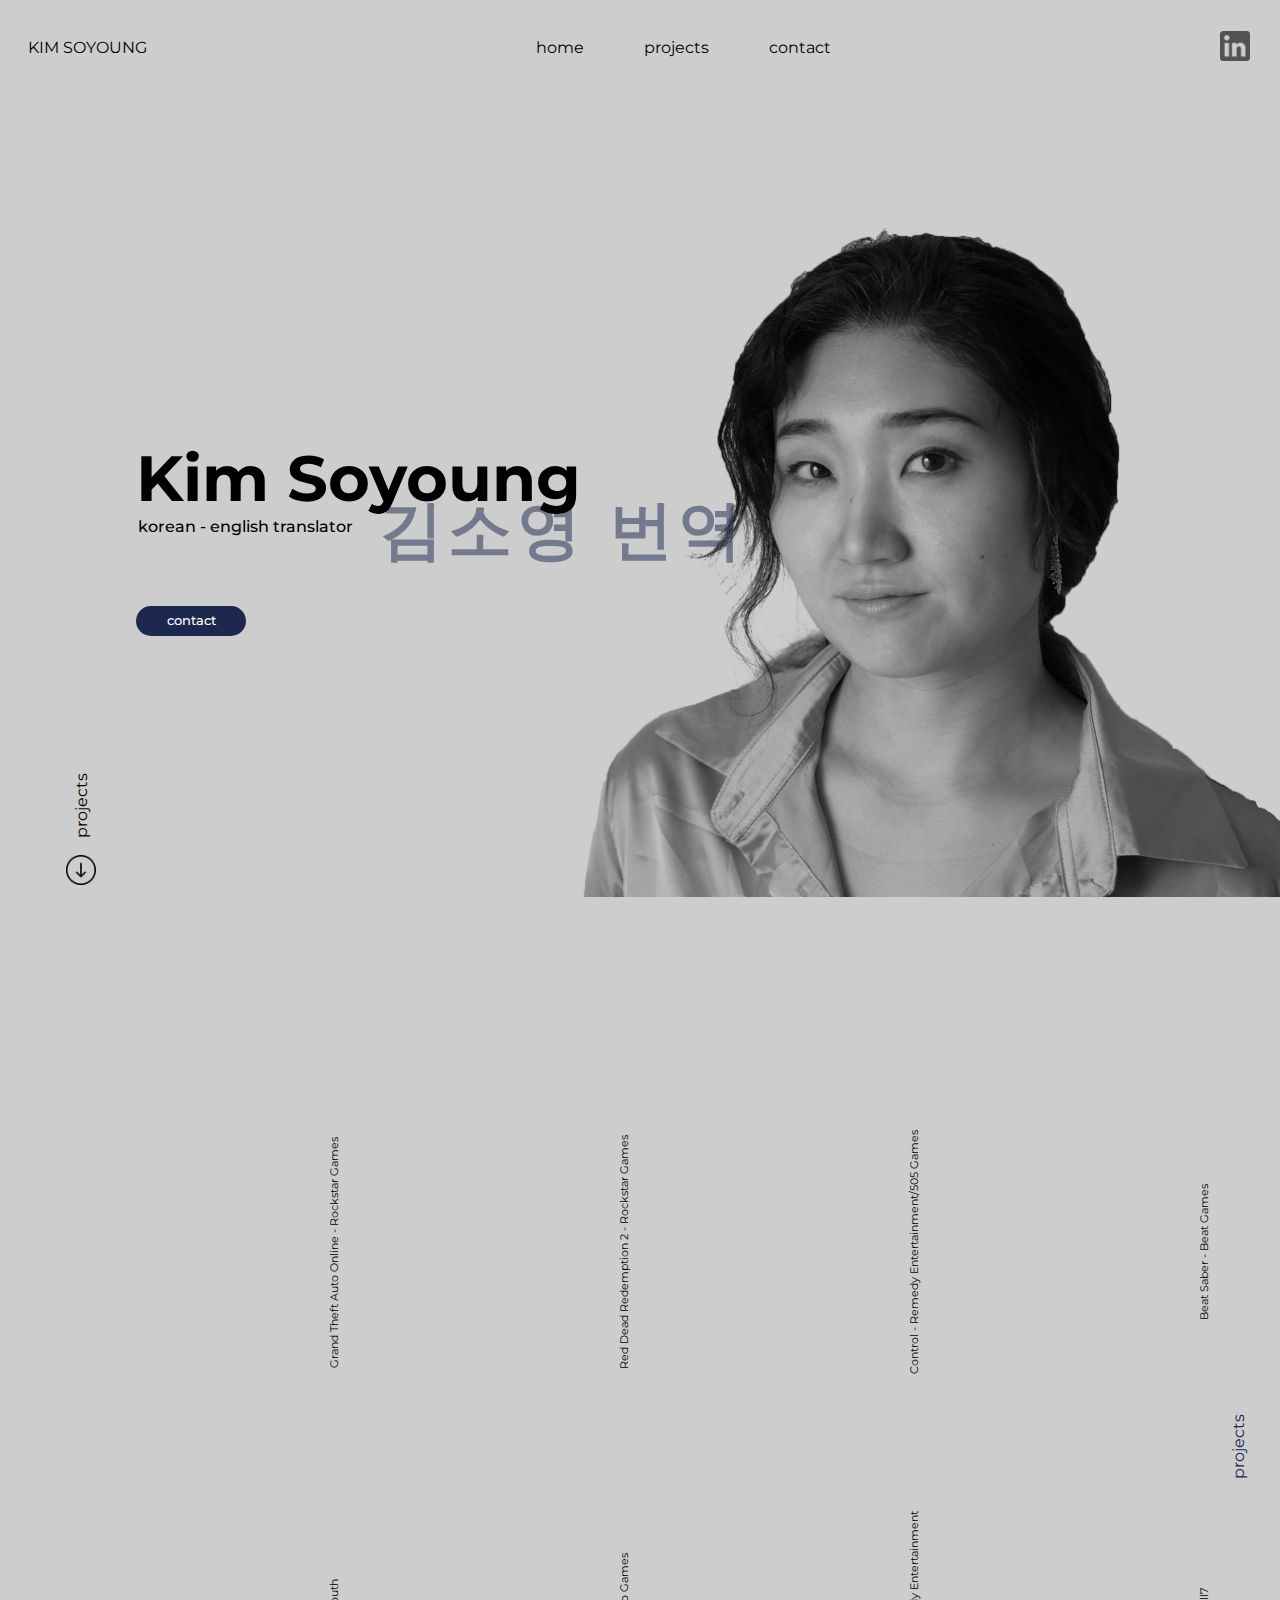
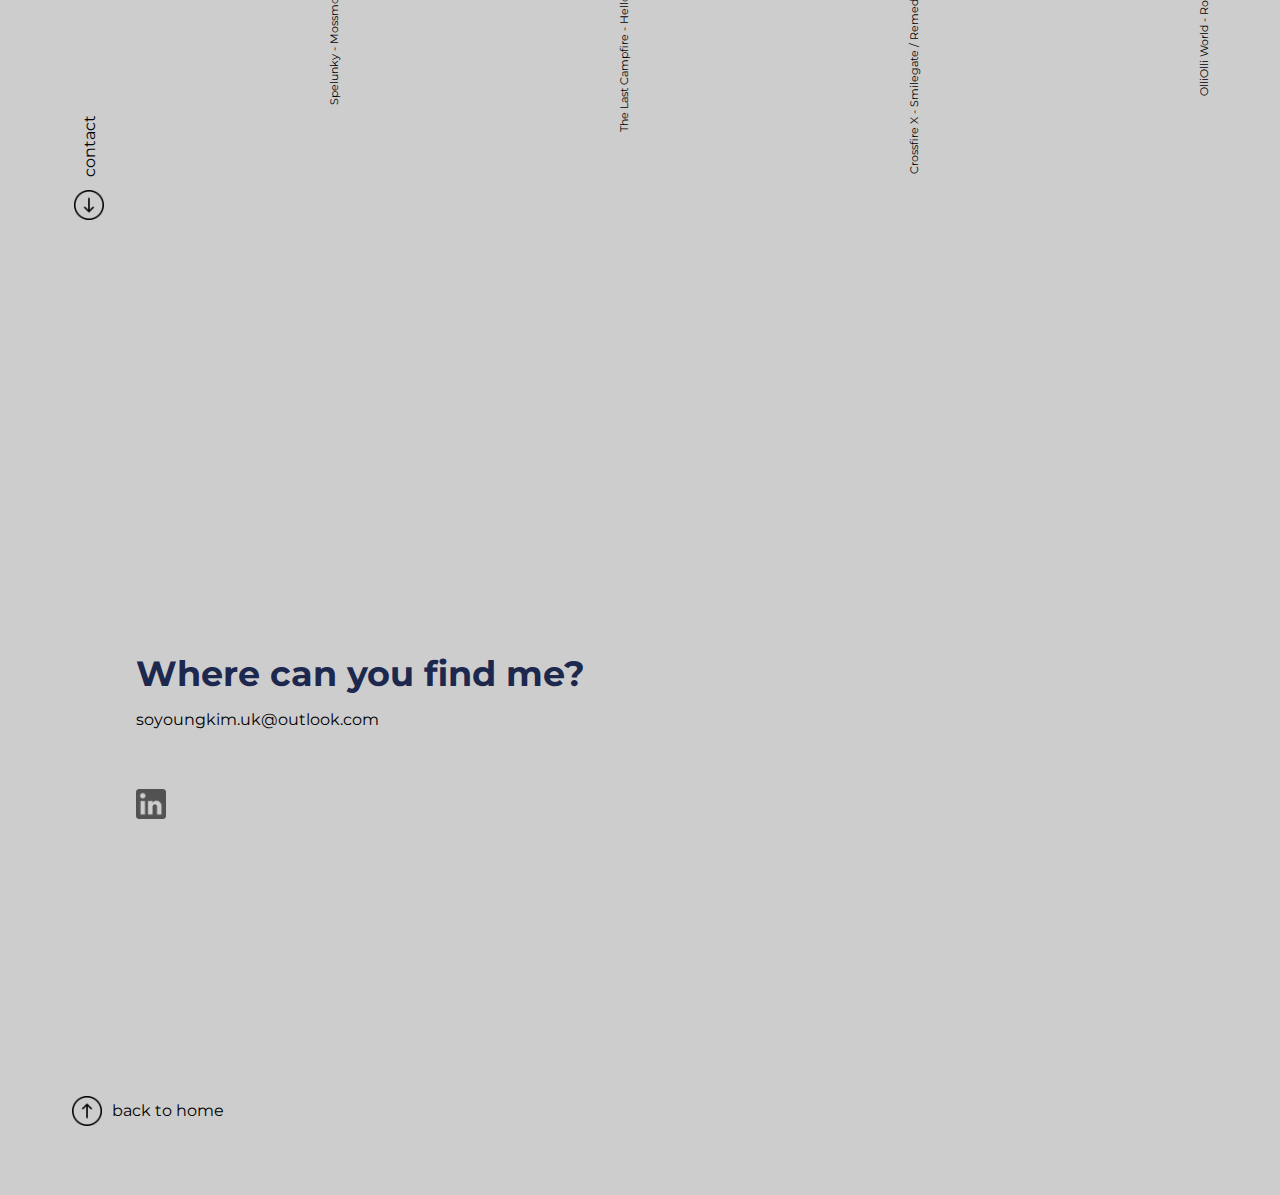
==== commit 25e0b38c: "added mobile responsivity and fixed linkedin link" ====
--- a/index.html
+++ b/index.html
@@ -18,7 +18,7 @@
             <div class = "nav-items"><a href="#projects-page-link">projects</a></div>
             <div class = "nav-items"><a href="#contact-page-link">contact</a></div>
         </div>
-        <div ><a href = "https://www.linkedin.com/in/koyoungk/details/projects/" target="_blank"><img id = "linkedin-top-logo" src="Soyoung Portfolio/61109.png"></a></div>
+        <div id="top-linkedin" ><a href = "https://www.linkedin.com/in/koyoungk/" target="_blank"><img id = "linkedin-top-logo" src="Soyoung Portfolio/61109.png"></a></div>
     </div>
     
 
@@ -137,7 +137,7 @@
     <div id = "contact-info">
         <div id = "contact-title">Where can you find me?</div>
         <div id = "contact-email"><a href="mailto:soyoungkim.uk@outlook.com?subject=your title&body=TThe message">soyoungkim.uk@outlook.com</a></div>
-        <div id = "contact-linkedin"><a href = "https://www.linkedin.com/in/koyoungk/details/projects/" target="_blank"><img id = "linkedin-top-logo" src="Soyoung Portfolio/61109.png"></a></div>
+        <div id = "contact-linkedin"><a href = "https://www.linkedin.com/in/koyoungk/" target="_blank"><img id = "linkedin-top-logo" src="Soyoung Portfolio/61109.png"></a></div>
     </div>
 
 
--- a/style.css
+++ b/style.css
@@ -1,5 +1,6 @@
 
 @import url('https://fonts.googleapis.com/css2?family=Montserrat:ital,wght@0,100;0,200;0,300;0,400;0,500;0,600;0,700;0,800;0,900;1,100;1,200;1,300;1,400;1,500;1,600;1,700;1,800;1,900&display=swap');
+
 
 
 html, body {
@@ -29,6 +30,7 @@
     opacity: 0%;
     margin-top: 50vh;
     height: 200vh;
+    width: auto;
     position: absolute;
     left: 9vw;
     border-radius: 15px;
@@ -199,7 +201,7 @@
     font-weight: 500;
     font-size: 1rem;
     margin-left: 2px;
-    max-width: 20vw;
+    
 }
 
 #linkedin-top-logo{
@@ -308,7 +310,7 @@
    
     position: absolute;
     left: 5vw;
-    bottom: 2vw;
+    bottom: 1vh;
     width: 50vw;
     height: 15vh;
     display: flex;
@@ -501,5 +503,22 @@
 
 
 
-
-
+@media screen and (max-width: 800px) {
+    #main-page {
+        background-image:none;
+    }
+    #top-linkedin{
+        display: none;
+    }
+
+    #brand-logo{
+        display: none;
+    }
+    #header {
+        justify-content: center;
+    }
+    #name-korean{
+        display: none;
+    }
+} 
+
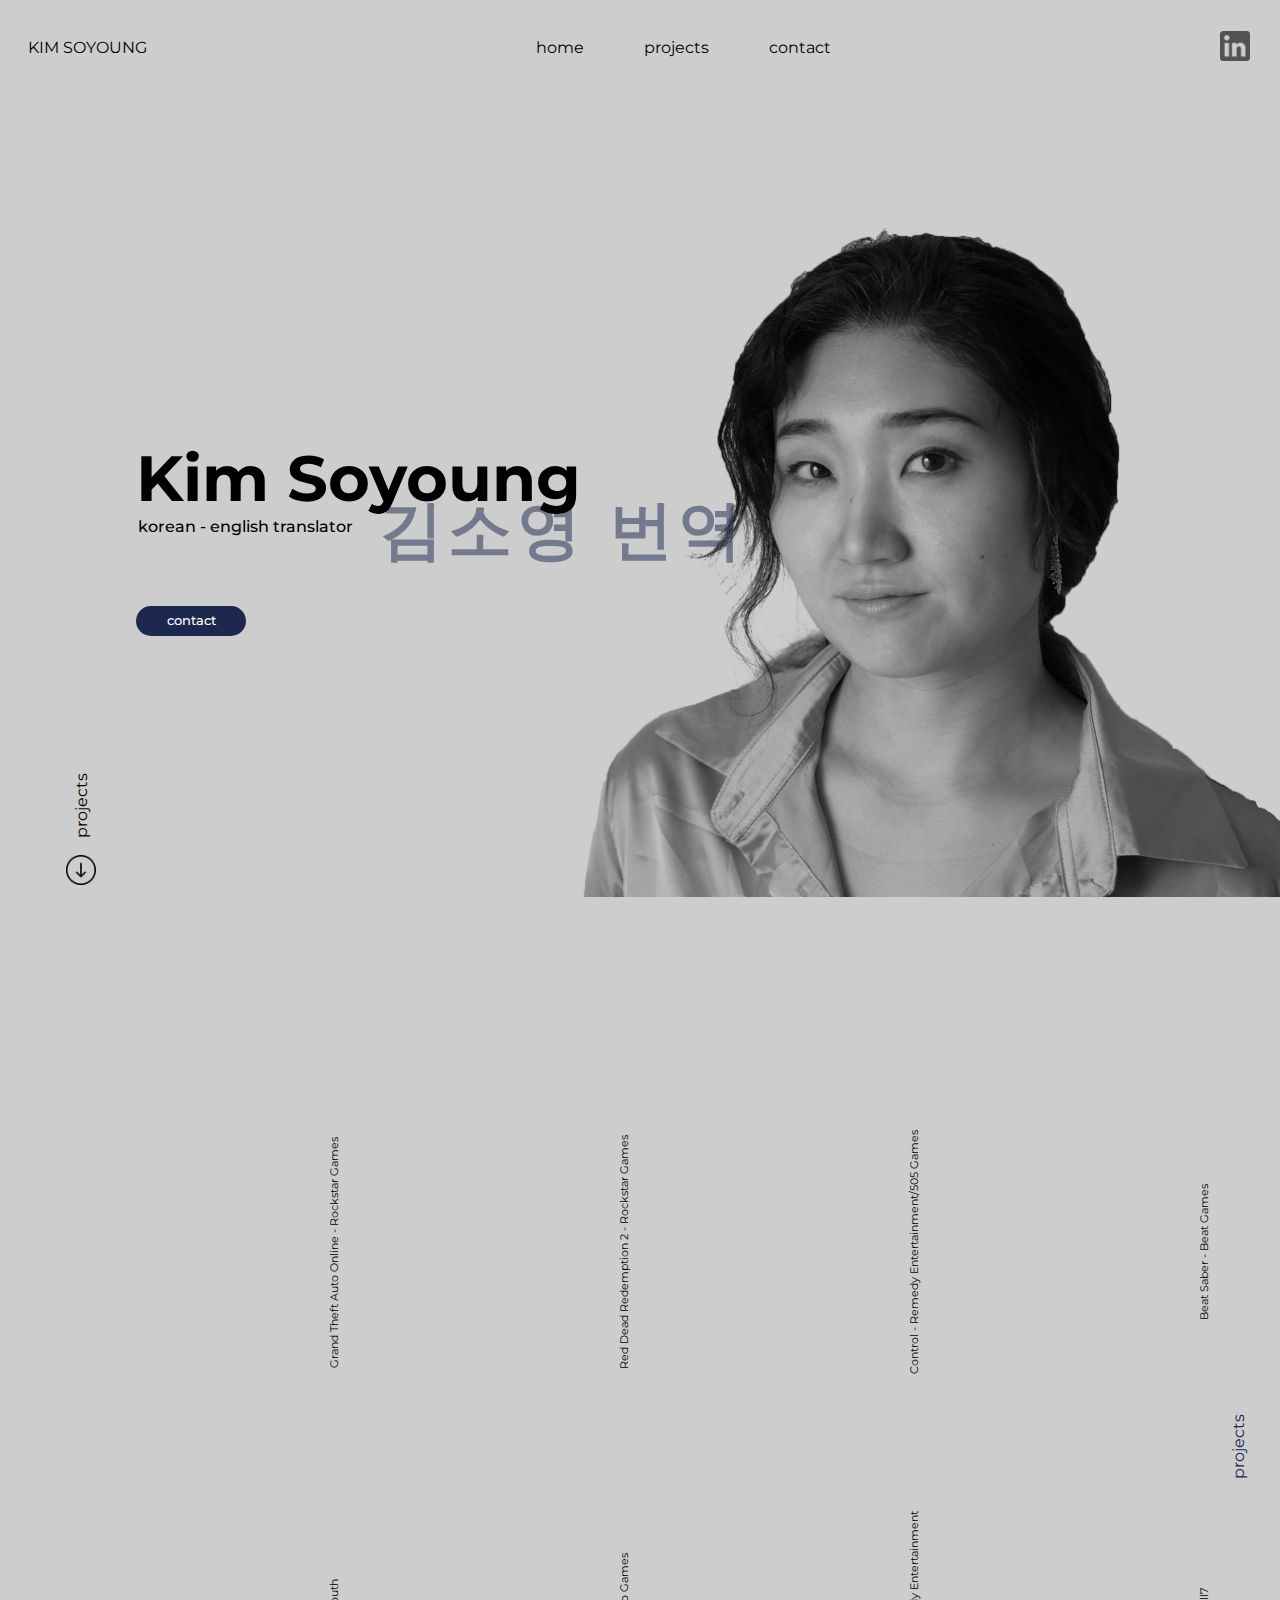
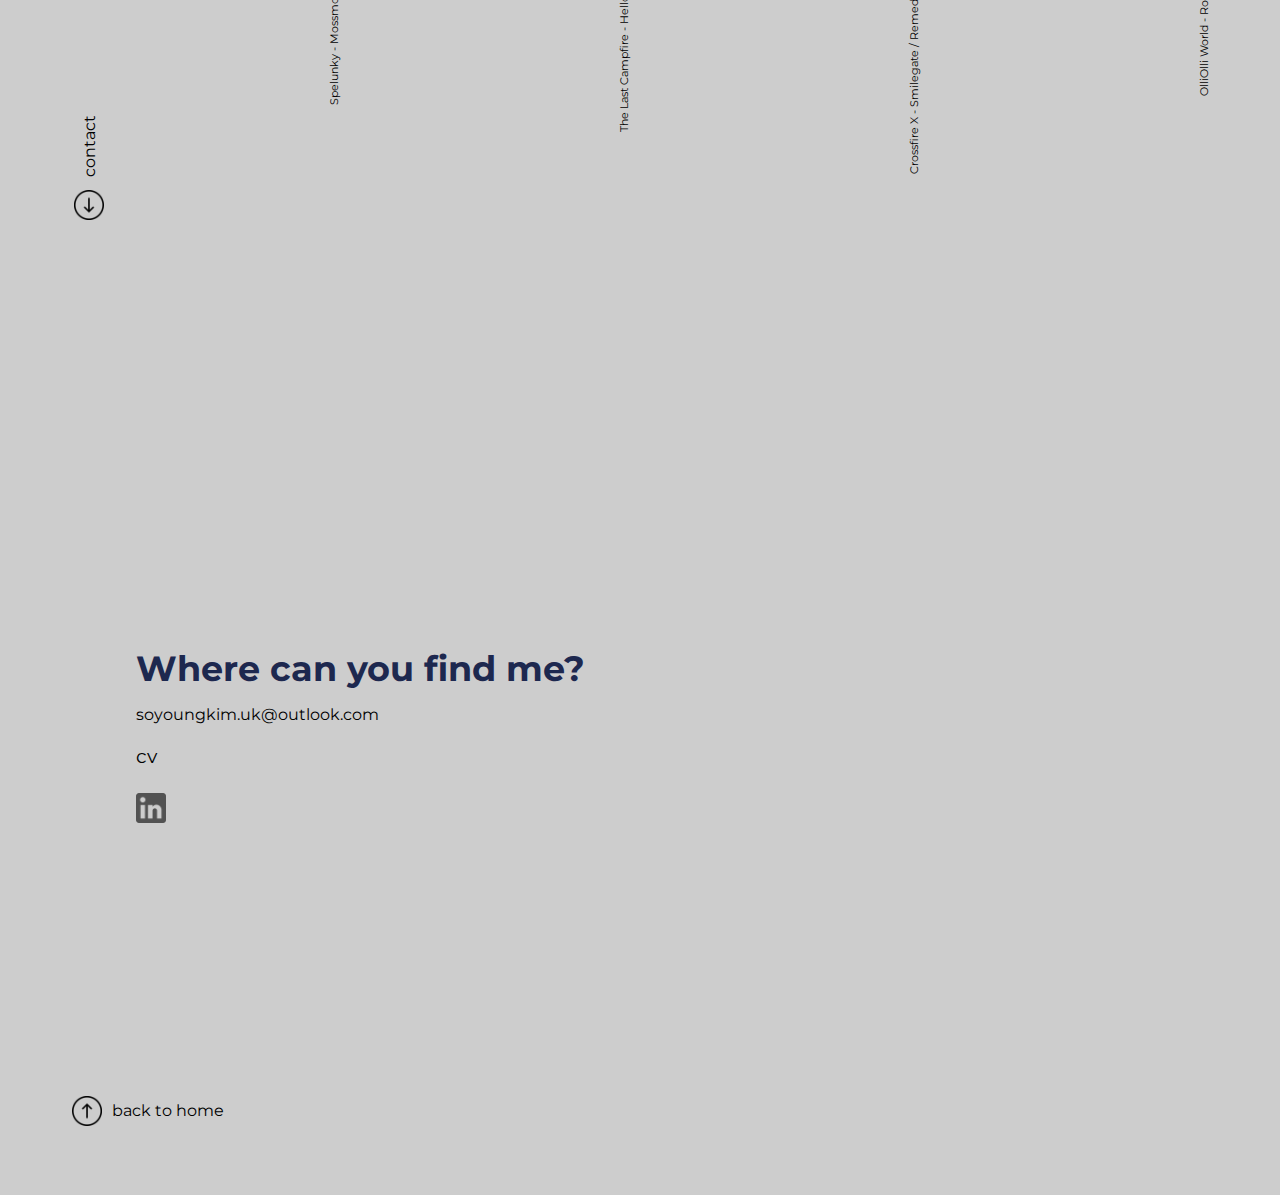
==== commit 6451aa32: "added project info and cv link" ====
--- a/index.html
+++ b/index.html
@@ -18,7 +18,10 @@
             <div class = "nav-items"><a href="#projects-page-link">projects</a></div>
             <div class = "nav-items"><a href="#contact-page-link">contact</a></div>
         </div>
-        <div id="top-linkedin" ><a href = "https://www.linkedin.com/in/koyoungk/" target="_blank"><img id = "linkedin-top-logo" src="Soyoung Portfolio/61109.png"></a></div>
+        <div id="top-linkedin" >
+            <a href = "https://www.linkedin.com/in/koyoungk/" target="_blank"><img id = "linkedin-top-logo" src="Soyoung Portfolio/61109.png"></a>
+        
+        </div>
     </div>
     
 
@@ -61,24 +64,28 @@
     <div id = "projects-first-row">
         <div class="projects">
             <img  class="project-cover" id = "gta" src="Soyoung Portfolio/GTA_Online_Cover_Criminal_Enterprise_Starter_Pack-1672-1920.jpg">
-            <div class="project-info">project info</div>
+            <div class="project-info">2015 - 2018<br>
+                Translation and LQA of the game, website, newsletters and companion apps </div>
            <div class="project-titles">Grand Theft Auto Online - Rockstar Games</div>
         </div>
 
         <div class="projects">
-            <div class="project-info">project info</div>
+            <div class="project-info">2017-2018<br>
+                Translation and LQA of the game, Korean font research and selection and coordination of Asian font UI testing group </div>
             <img  class="project-cover" id = "rdr" src="Soyoung Portfolio/red_dead_redemption_2_cover_art_1.jpg">
             <div class="project-titles">Red Dead Redemption 2 - Rockstar Games</div>
         </div>
 
          <div class="projects">
-            <div class="project-info">project info</div>
+            <div class="project-info">2019-2020<br>
+                Translation and LQA </div>
             <img  class="project-cover" id = "control" src="Soyoung Portfolio/572770-control-xbox-one-front-cover.jpg">
             <div class="project-titles">Control - Remedy Entertainment/505 Games</div>
         </div>
 
         <div class="projects">
-            <div class="project-info">project info</div>
+            <div class="project-info">2020-2021<br>
+                Translation and LQA </div>
             <img  class="project-cover" id = "beat" src="Soyoung Portfolio/540683-beat-saber-playstation-4-front-cover.jpg">
             <div class="project-titles">Beat Saber - Beat Games</div>
         </div>
@@ -88,26 +95,30 @@
 
     <div id = "projects-second-row">
         <div class="projects">
-            <div class="project-info">project info</div>
+            <div class="project-info">2021<br>
+                Translation</div>
             <img  class="project-cover" id = "spelunky" src="Soyoung Portfolio/3e11463073309a7ac4602cb6f7ed6c9c.jpg">
             <div class="project-titles">Spelunky - Mossmouth</div>
         
         </div>
 
         <div class="projects">
-            <div class="project-info">project info</div>
+            <div class="project-info">2021<br>
+                Translation and LQA</div>
             <img  class="project-cover" id = "campfire" src="Soyoung Portfolio/680698-the-last-campfire-nintendo-switch-front-cover.jpg">
             <div class="project-titles">The Last Campfire - Hello Games</div>
         </div>
 
          <div class="projects">
-            <div class="project-info">project info</div>
+            <div class="project-info">2020-2022<br>
+                Translation and LQA of the game and consultation on Korean voice actor casting</div>
             <img  class="project-cover" id = "crossfire" src="Soyoung Portfolio//apps.52260.14213416548930006.b65bf882-f066-4019-b70d-fa393938832c (1).jpg">
             <div class="project-titles">Crossfire X - Smilegate / Remedy Entertainment</div>
         </div>
 
         <div class="projects">
-            <div class="project-info">project info</div>
+            <div class="project-info">2021-2022<br>
+                Translation of the game and newsletters</div>
             <img  class="project-cover" id = "olliolli" src="Soyoung Portfolio/793730-olliolli-world-nintendo-switch-front-cover.jpg">
             <div class="project-titles">OlliOlli World - Roll7</div>
         </div>
@@ -137,6 +148,7 @@
     <div id = "contact-info">
         <div id = "contact-title">Where can you find me?</div>
         <div id = "contact-email"><a href="mailto:soyoungkim.uk@outlook.com?subject=your title&body=TThe message">soyoungkim.uk@outlook.com</a></div>
+        <a href="Soyoung_Kim_CV.pdf" target="_blank">cv</a>
         <div id = "contact-linkedin"><a href = "https://www.linkedin.com/in/koyoungk/" target="_blank"><img id = "linkedin-top-logo" src="Soyoung Portfolio/61109.png"></a></div>
     </div>
 
--- a/style.css
+++ b/style.css
@@ -386,7 +386,9 @@
     justify-content: center;
     align-items: center;
     transition: 1s;
-    font-weight: bold;
+    font-weight: 500;
+    text-align: center;
+    font-size: 14px;
 }
 
 .project-info:hover {
@@ -491,13 +493,19 @@
 
 #contact-email{
     display: flex;
-    margin-bottom: 60px;
+    margin-bottom: 20px;
     font-size: 1em;
 }
 
 
 #contact-linkedin{
     display: flex;
+}
+
+#contact-info > a {
+    font-size: 1.2em;
+    margin-bottom: 25px;
+    font-weight:400;
 }
 
 
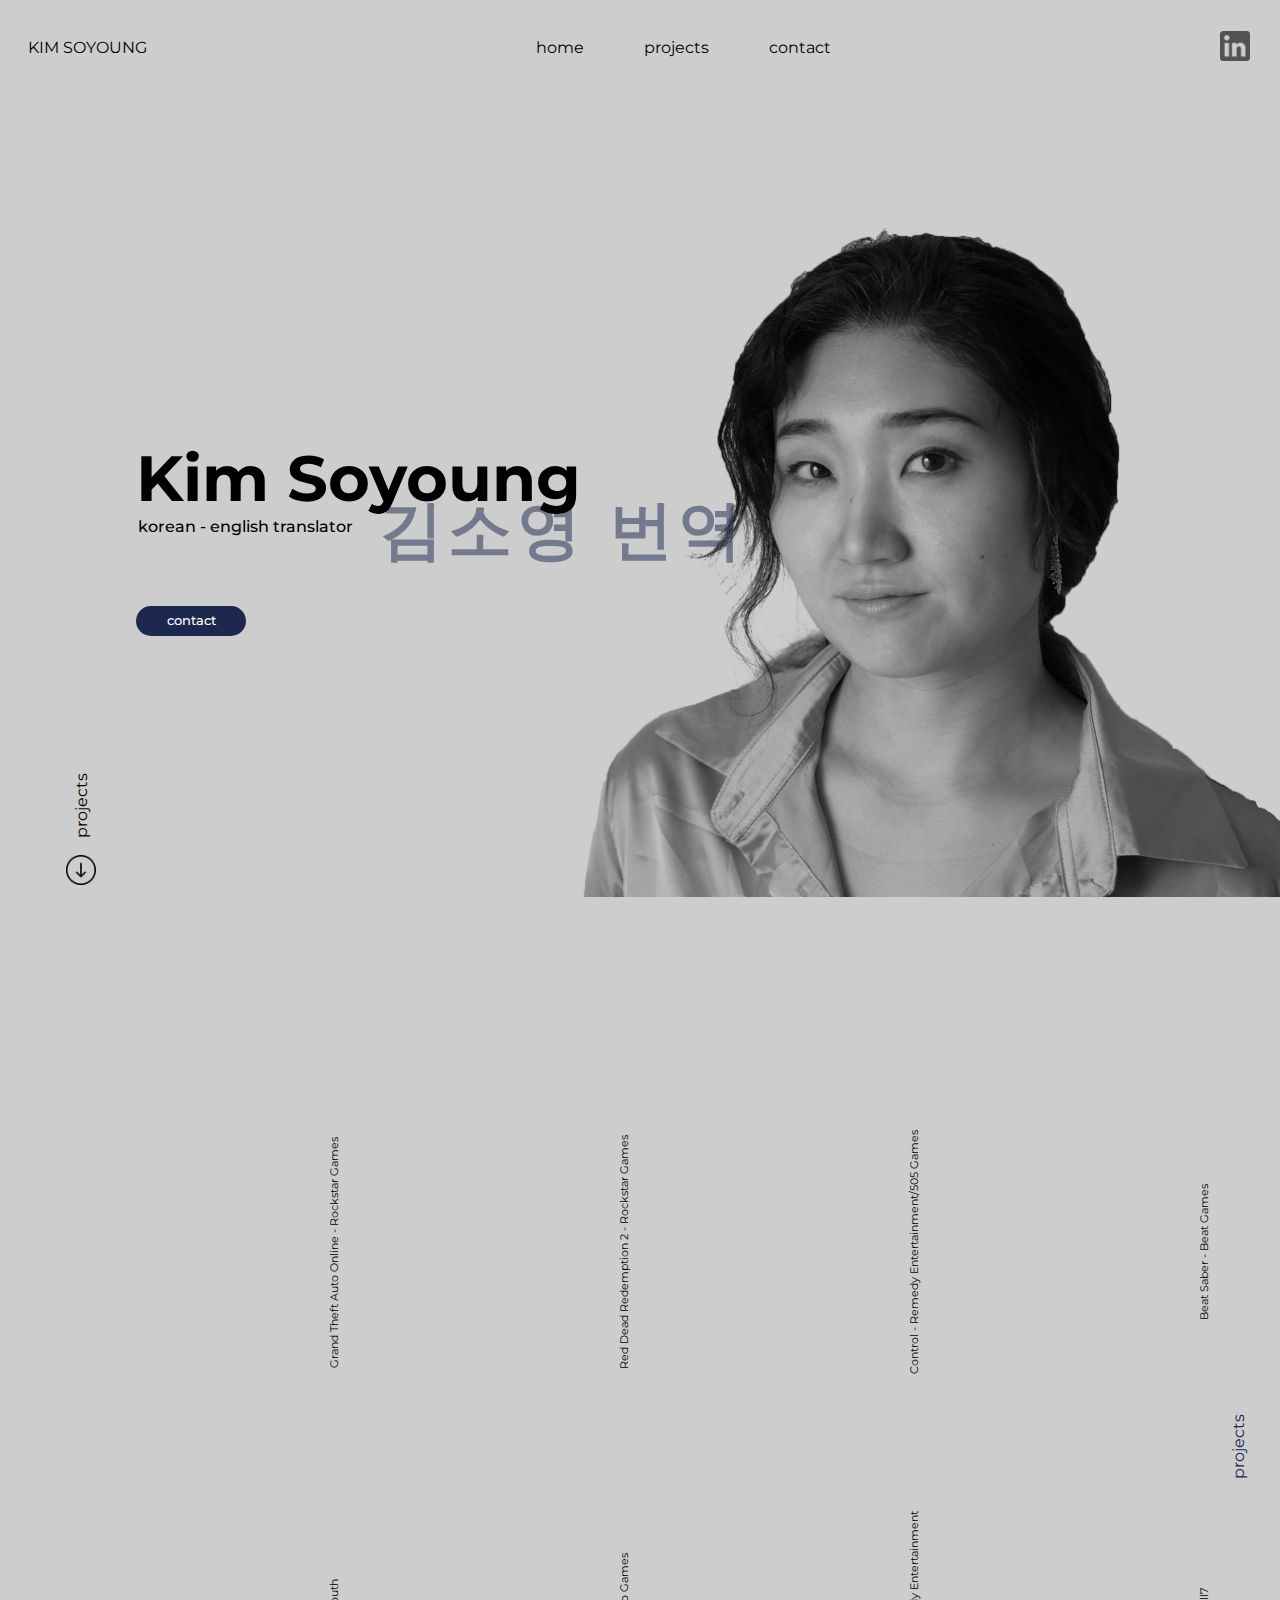
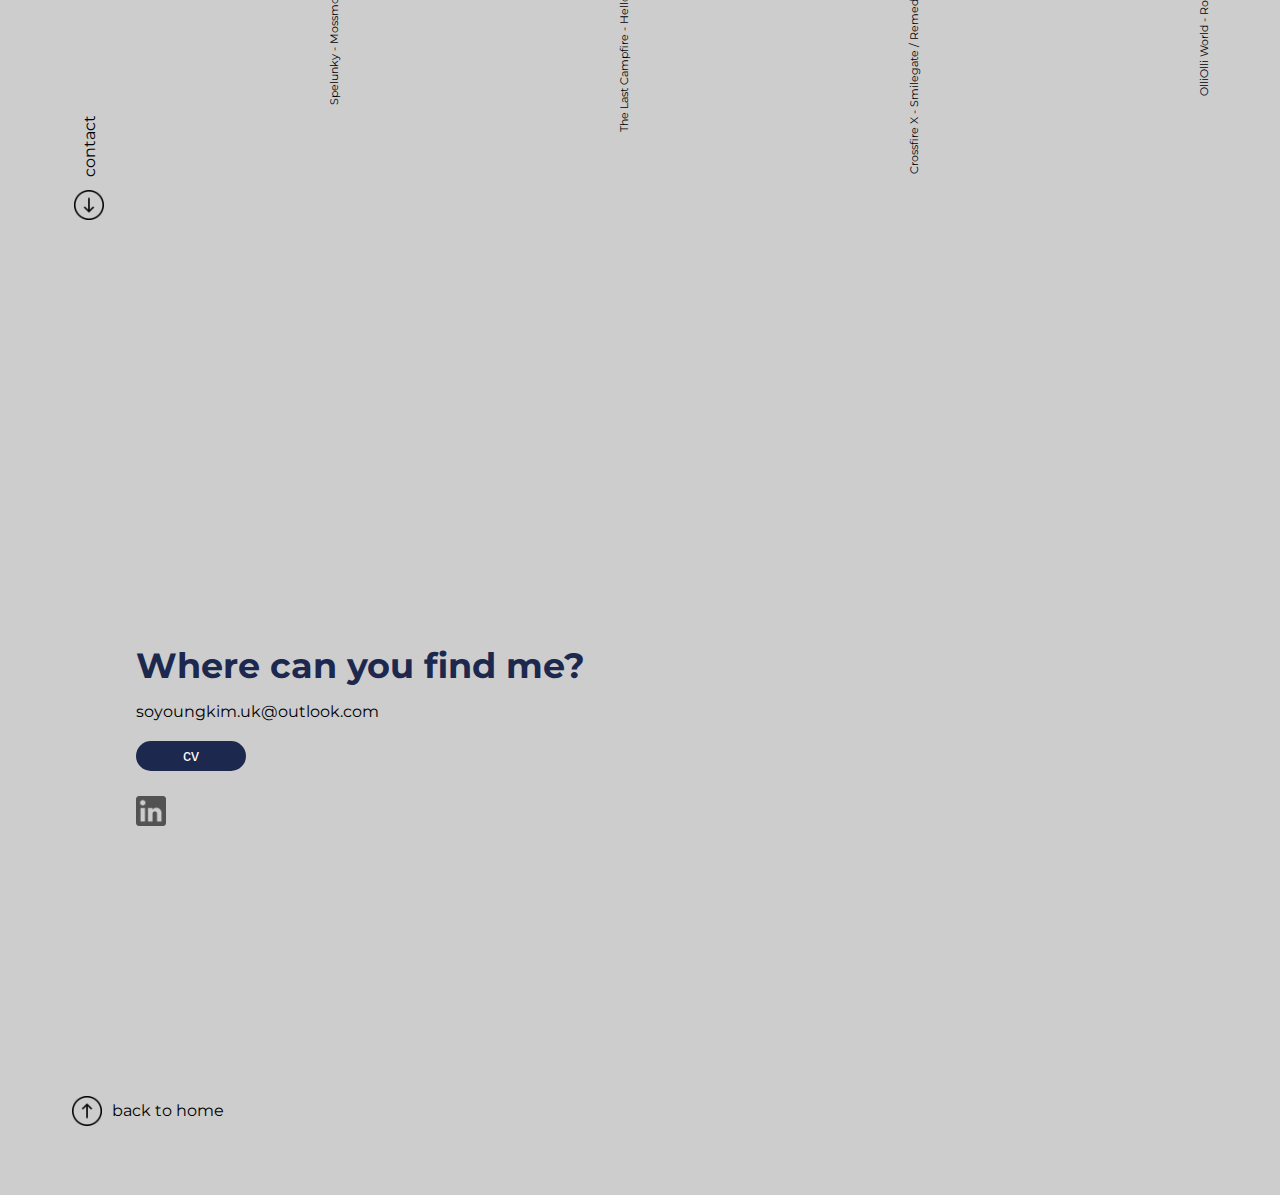
==== commit 175726be: "changed cv to a button" ====
--- a/index.html
+++ b/index.html
@@ -148,7 +148,9 @@
     <div id = "contact-info">
         <div id = "contact-title">Where can you find me?</div>
         <div id = "contact-email"><a href="mailto:soyoungkim.uk@outlook.com?subject=your title&body=TThe message">soyoungkim.uk@outlook.com</a></div>
-        <a href="Soyoung_Kim_CV.pdf" target="_blank">cv</a>
+        <form  action="Soyoung_Kim_CV.pdf" method="get" target="_blank">
+            <button id="cv-link" type="submit">cv</button>
+         </form>
         <div id = "contact-linkedin"><a href = "https://www.linkedin.com/in/koyoungk/" target="_blank"><img id = "linkedin-top-logo" src="Soyoung Portfolio/61109.png"></a></div>
     </div>
 
--- a/style.css
+++ b/style.css
@@ -502,12 +502,30 @@
     display: flex;
 }
 
-#contact-info > a {
-    font-size: 1.2em;
+#cv-link {
+    background-color: #1d284f;
     margin-bottom: 25px;
-    font-weight:400;
-}
-
+    width: 110px;
+    height: 30px;
+    border-radius: 15px;
+    border: 0px;
+    transition: 300ms;
+    animation-name: cv-animation;
+    animation-duration: 1s;
+    color: white;
+    font-size: 1.0em;
+}
+
+
+
+#cv-link:hover {
+    background-color: #CDCDCD;
+    color: #1d284f;
+    border: 1px solid #1d284f;
+    cursor: pointer;
+    
+}
+ 
 
 
 
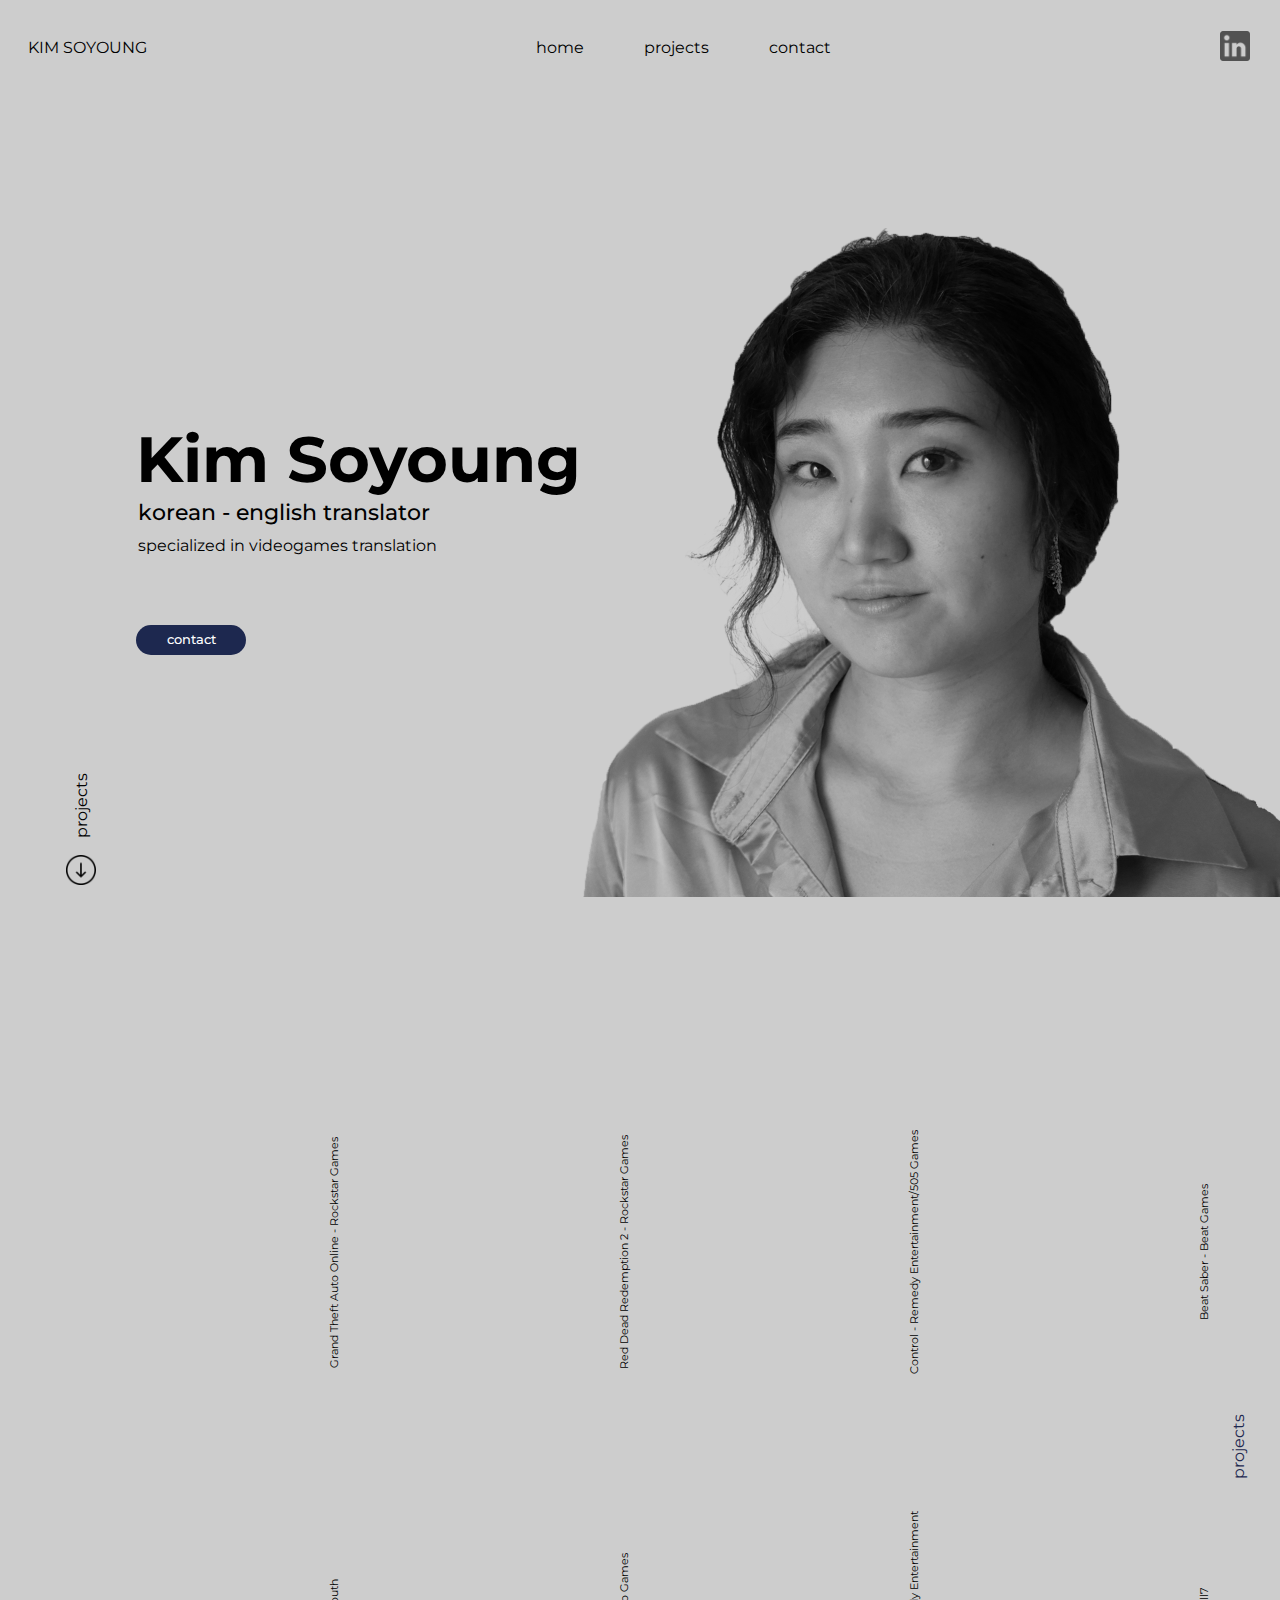
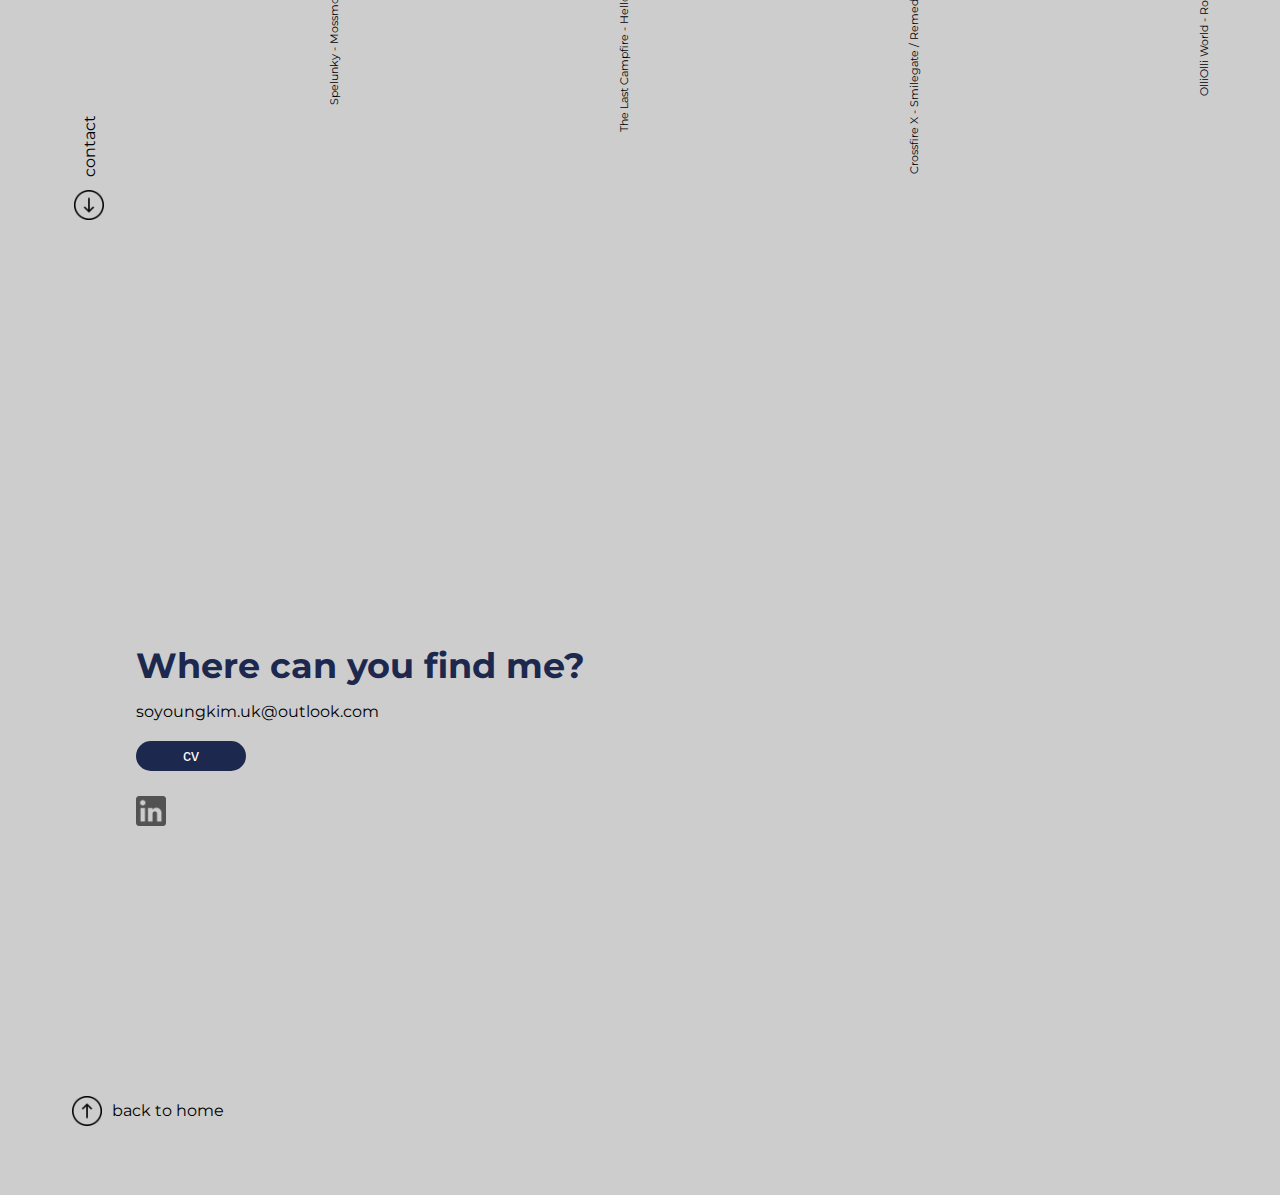
==== commit e11deeaf: "added position subtitle" ====
--- a/index.html
+++ b/index.html
@@ -42,6 +42,7 @@
             <div id = "name">Kim Soyoung</div>
             <div id = "name-korean">김소영 번역</div>
             <div id = "position">korean - english translator</div>
+            <div id="position-subtitle">specialized in videogames translation</div>
         </div>
 
         <button id = "contact-button"><a id = "contact-button-link" href="#contact-page-link">contact</a></button>
--- a/style.css
+++ b/style.css
@@ -150,7 +150,7 @@
 
 #name{
     font-weight: bold;
-    font-size: 5vw;
+    font-size: 4rem;
     z-index: 2;
     animation-name: name-enter;
     animation-duration: 1.5s;
@@ -199,10 +199,16 @@
 
 #position{
     font-weight: 500;
-    font-size: 1rem;
+    font-size: 1.4rem;
     margin-left: 2px;
     
 }
+
+#position-subtitle {
+    margin-left: 2px;
+    margin-top: 10px;
+}
+
 
 #linkedin-top-logo{
     width: 30px;
@@ -548,3 +554,8 @@
     }
 } 
 
+@media screen and (max-width: 1550px) {
+    #name-korean{
+        display: none;
+    }
+}
